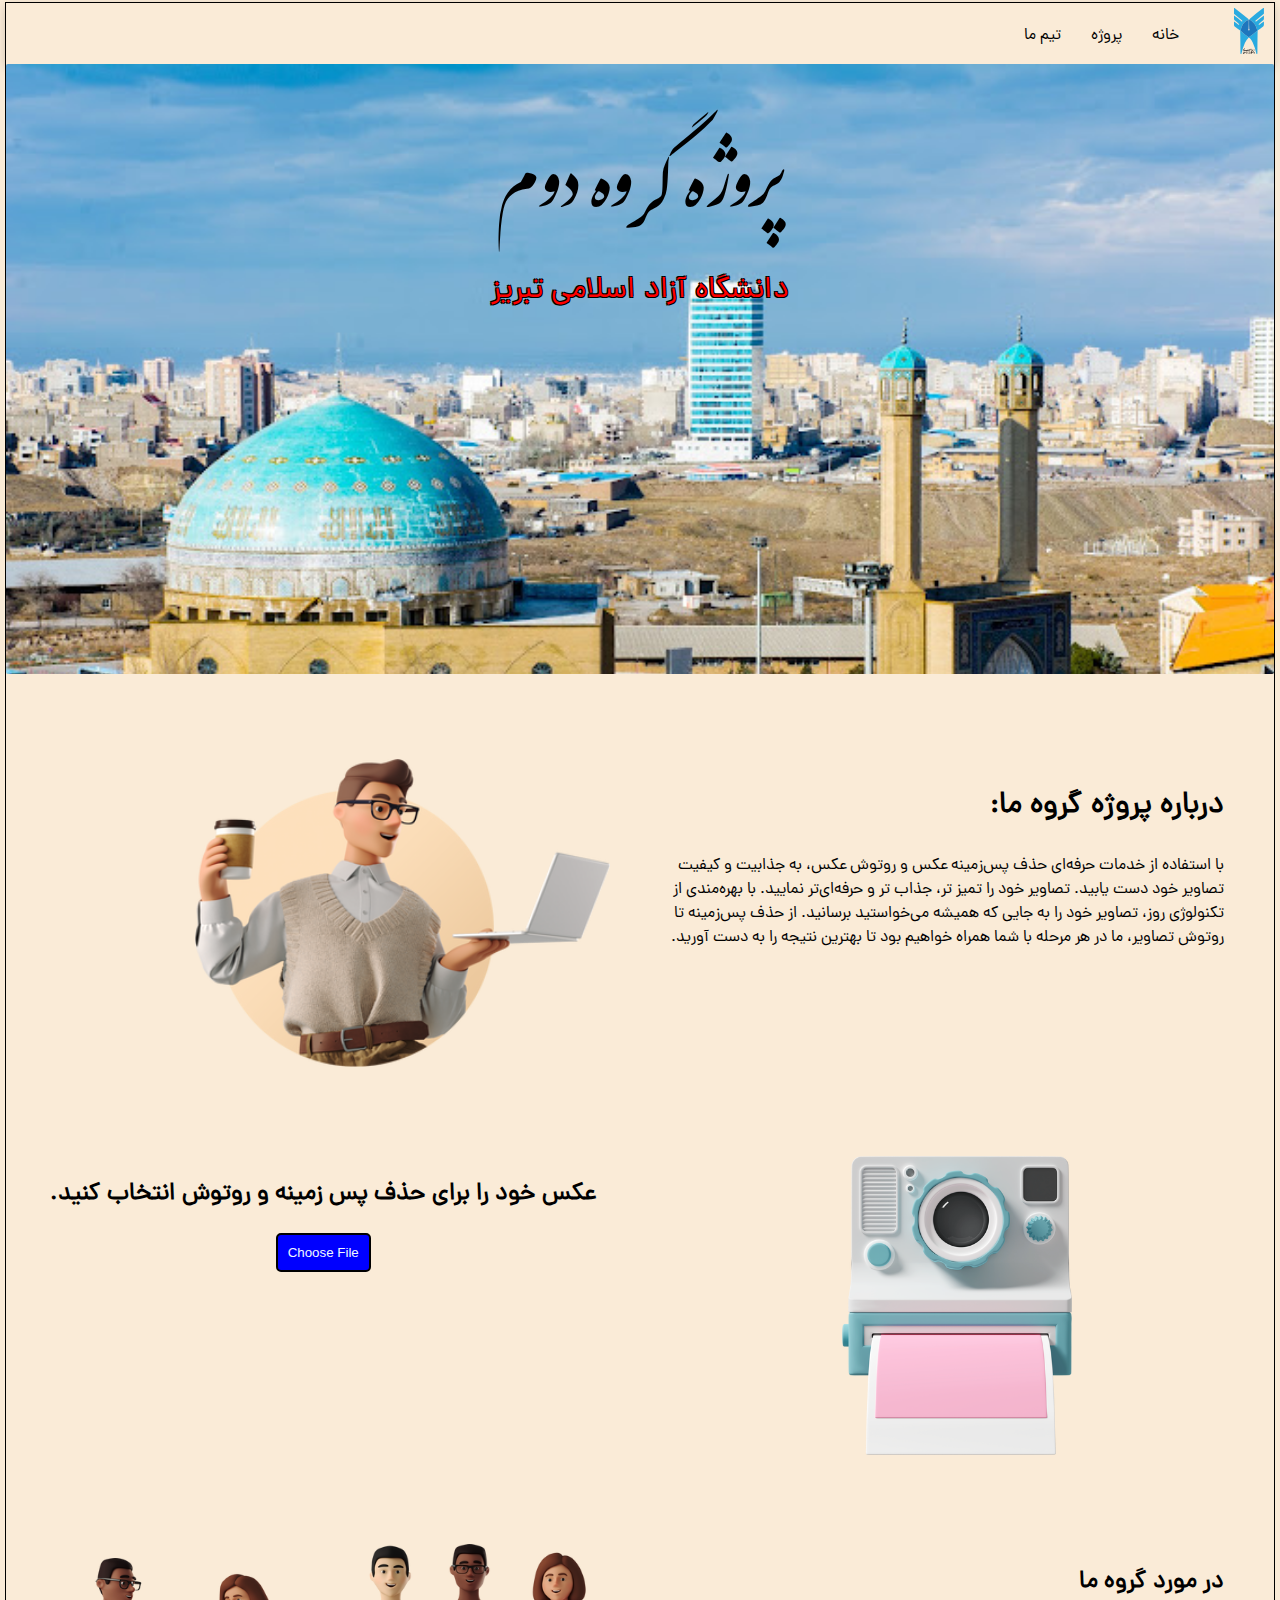
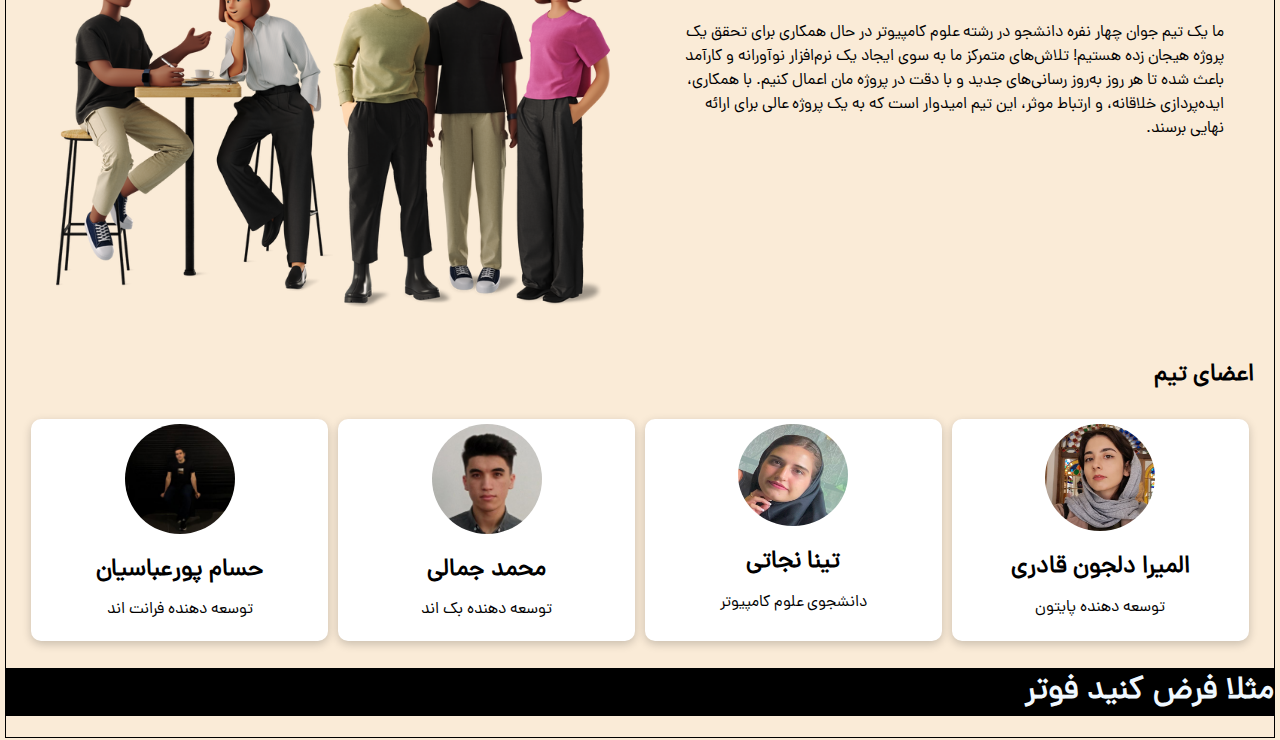
==== Group Project/index.html @ 007247b9 "Add files via upload" ====
<!DOCTYPE html>
<html lang="fa-IR" dir="rtl">
<head>
    <meta charset="UTF-8">
    <link rel="stylesheet" href="./styles.css">
    <meta name="viewport" content="width=device-width, initial-scale=1.0">
    <title>پروژه گروه دوم </title>
</head>
<body>
  <!-- navbar -->
  <nav class="navbar">
    <div class="logo"><a href=""><img src="./svg/azad.svg" alt=""></a></div>
    <ul class="nav-links">
        <li><a href="#home">خانه</a></li>
        <li><a href="#png">پروژه</a></li>
        <li><a href="#group">تیم ما</a></li>
    </ul>
</nav>
    <div class="first-container">
<div class="nastalig">
    <p>پروژه گروه دوم 
        <br>
        <span>
            دانشگاه آزاد اسلامی تبریز
        </span>
    </p>
</div>
    </div>
    <!--explanation about project  -->
    <div class="explanation" id="png">
        <h2></h2>
        <div class="container-exp">
            <div class="column">
              <h2> درباره پروژه گروه ما:</h2>
              <p>با استفاده از خدمات حرفه‌ای حذف پس‌زمینه عکس و روتوش عکس، به جذابیت و کیفیت تصاویر خود دست یابید. تصاویر خود را تمیز تر، جذاب تر و حرفه‌ای‌تر نمایید. با بهره‌مندی از تکنولوژی روز، تصاویر خود را به جایی که همیشه می‌خواستید برسانید. از حذف پس‌زمینه تا روتوش تصاویر، ما در هر مرحله با شما همراه خواهیم بود تا بهترین نتیجه را به دست آورید.</p>
            </div>
            <div class="column">
              <img src="./img/3d-business-young-man-holding-coffee-and-laptop.png" alt="">
            </div>
          </div>
    </div>
    <!-- png maker -->
    <div class="container-png">
        <div class="column-png">
            <img src="./img/casual-life-3d-blue-polaroid-with-photo.png" alt="">
        </div>
        <div class="column-png">
            <h2>        عکس خود را برای حذف پس زمینه و روتوش انتخاب کنید.
            </h2>
            <input type="file" id="fileInput" style="display: none;">
<button onclick="document.getElementById('fileInput').click()">Choose File</button>
        </div>
      </div>
      
<!-- about group -->
<div class="container-group"
id="group">
    <div class="column-group">
      <h2>در مورد گروه ما </h2>
      <p>ما یک تیم جوان چهار نفره دانشجو در رشته علوم کامپیوتر در حال همکاری برای تحقق یک پروژه هیجان زده هستیم! 
        تلاش‌های متمرکز ما به سوی ایجاد یک نرم‌افزار نوآورانه و کارآمد باعث شده تا هر روز به‌روز رسانی‌های جدید و با دقت در پروژه مان اعمال کنیم.
        با همکاری، ایده‌پردازی خلاقانه، و ارتباط موثر، این تیم امیدوار است که به یک پروژه عالی برای ارائه نهایی برسند.  
      </p>
    </div>
    <div class="column-group" style="display: flex;">
  <img src="./img/3d-business-woman-and-man-discussing-work-at-a-bar-table-1.png" alt="">
  <img src="./img/3d-business-man-and-woman-working-at-the-table.png" alt="">
    </div>
  </div>
  




<!-- profiles -->
<div class="profiles">
    <h2>اعضای تیم</h2>
    <div class="container-prof">
        <div class="column2">
        <img src="./img/photo_2024-03-23_18-21-00.jpg" alt="">
            <h2>المیرا دلجون قادری </h2>
          <p>توسعه دهنده پایتون</p>
        </div>
        <div class="column2">
            <img src="./img/IMG_8962.jpg" alt="">
          <h2>تینا نجاتی </h2>
          <p>دانشجوی علوم کامپیوتر</p>
        </div>
        <div class="column2">
            <img src="./img/97102957.jpg" alt="">
          <h2>محمد جمالی </h2>
          <p>توسعه دهنده بک اند</p>
        </div>
        <div class="column2">
            <img src="./img/137700266.jpg" alt="">
          <h2>حسام پورعباسیان</h2>
          <p>توسعه دهنده فرانت اند</p>
        </div>
      </div>
      
</div>

<div class="footer">
    <h1>
        مثلا فرض کنید فوتر 
    </h1>
</div>

   <script src="./script.js"></script>
</body>
</html>
---- Group Project/styles.css ----
@font-face {
    font-family: 'dana-regular';
    src: url('./fonts/dana/dana-regular.woff') format('woff'); /* Path to your font file */
    
  }
  @font-face {
    font-family: 'iran-nastalig';
    src: url(./fonts/IranNastaliq.woff) format('woff');
  }
  body {
    font-family: 'dana-regular', sans-serif; /* Applying the custom font */
    width: 99%;
    max-width: 1380px;
  margin: 2px auto;
  background-color: antiquewhite;
  border: solid 1px black;
  }
  html {
    scroll-behavior: smooth;
  }
  .first-container {
    background-image: url(./img/Azad-uni.jpg);
    height: 590px;
    padding: 10px;
    background-repeat: no-repeat;
    background-size: cover;
    border-radius: 2px;
  }
  /* navbar */
  .navbar {
    display: flex;
    padding-right: 10px;
    padding-top: 5px;
    background-color:antiquewhite;
    box-shadow:0 3px 10px rgb(0 0 0 / 0.2);

}
.logo img {
  width: 30px;
}

.nav-links {
    display: flex;
    list-style-type: none;
  
}
.nav-links a {
  color: black;
  text-decoration: none;

}
.nav-links a:hover {
  text-decoration: underline;
  color: blue;
}
.nav-links li {
    margin: 0 15px;
  
}

  .nastalig {
    justify-content: center;
    align-items: center;
    text-align: center;
    line-height: 90px;
    cursor:default;
  }
  .nastalig p {
    font-family:'iran-nastalig';
    font-size: 80px;
  }
  .nastalig span {
  font-family: dana-regular;
  font-size: 30px;
  color:red;
  text-shadow: -1px -1px 0 #000, 1px -1px 0 #000, -1px 1px 0 #000, 1px 1px 0 #000;
  }
  /* explanation */
  .explanation {
    margin: 20px;
  }
  .explanation h2 {
font-size: 30px;
  }
  .container-exp {
    padding-top: 30px;
    display: flex;
    flex-wrap: wrap;
  }
  .column {
    flex: 1;
    padding: 20px;
    margin: 10px;
  }
  .column img {
    width: 75%;
  }
  @media (max-width: 600px) {
    .column {
      flex: 100%;
    }
  }
  /* png maker */
  .container-png {
    display: flex;
    flex-wrap: wrap;
  }
  
  .column-png {
    flex: 1;
    padding: 20px;
    margin: 10px;
    text-align: center;
    
  }
  .column-png img {
    width: 40%;
  }
  .column-png button {
    background-color: blue;
    border: solid black 2px;
    padding: 10px;
    border-radius: 5px;
    color: aliceblue;

  }
  .column-png button:hover{
    background-color: aliceblue;
    color: black;
  }
  @media (max-width:600px) {
    .container-png {
    flex-direction: column-reverse;
    }
    
  }
  @media (max-width: 600px) {
    .column-png {
      flex: 100%;
    }
  }
  /* group */
  .container-group {
    display: flex;
    flex-wrap: wrap;
    margin: 20px;
  }
  
  .column-group {
    flex: 1;
    padding: 20px;
    margin: 10px;
  }
  .column-group img {
    width: 50%;
    object-fit: contain;
  }
  
  @media (max-width: 600px) {
    .column-group {
      flex: 100%;
    }
  }
  
  /* profiles */
  .profiles {
    margin: 20px;
  }
  .container-prof {
    display: flex;
    flex-wrap: wrap;
  }
  
  .column2 {
    flex: 19%;
    padding: 5px;
    background-color:white;
    box-shadow:0 3px 10px rgb(0 0 0 / 0.2);
    border-radius: 10px;
    width: 100px;
    margin: 5px;
    text-align: center;
    line-height: 20px;
    transition: transform 1s, filter 3s ease-in-out;
  }
  .column2 img {
    width: 110px;
    border-radius: 50%;
  }
  .column2:hover {
    transform: scale(1.1);
  }
  
  @media (max-width: 768px) {
    .column2 {
      flex: 100%;
    }
  }
  .footer {
    background-color: black;
    color: aliceblue;
  }
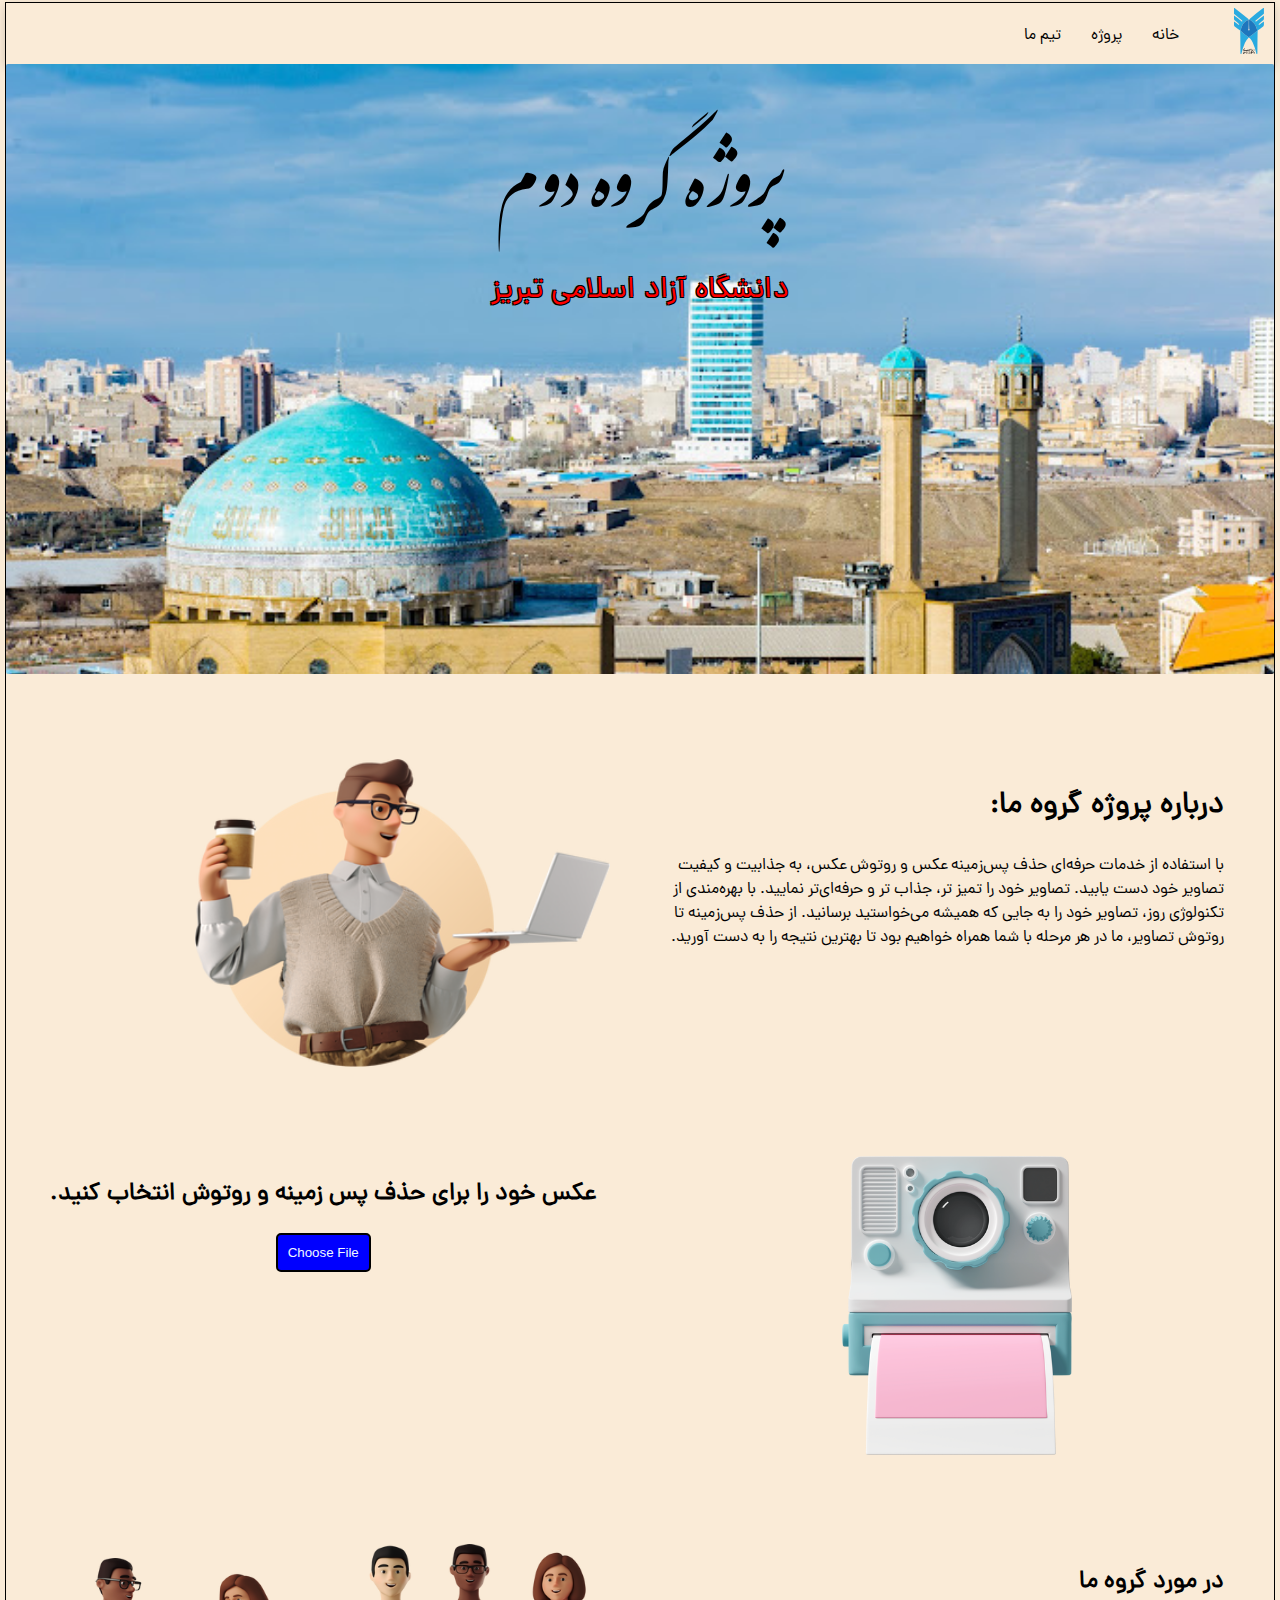
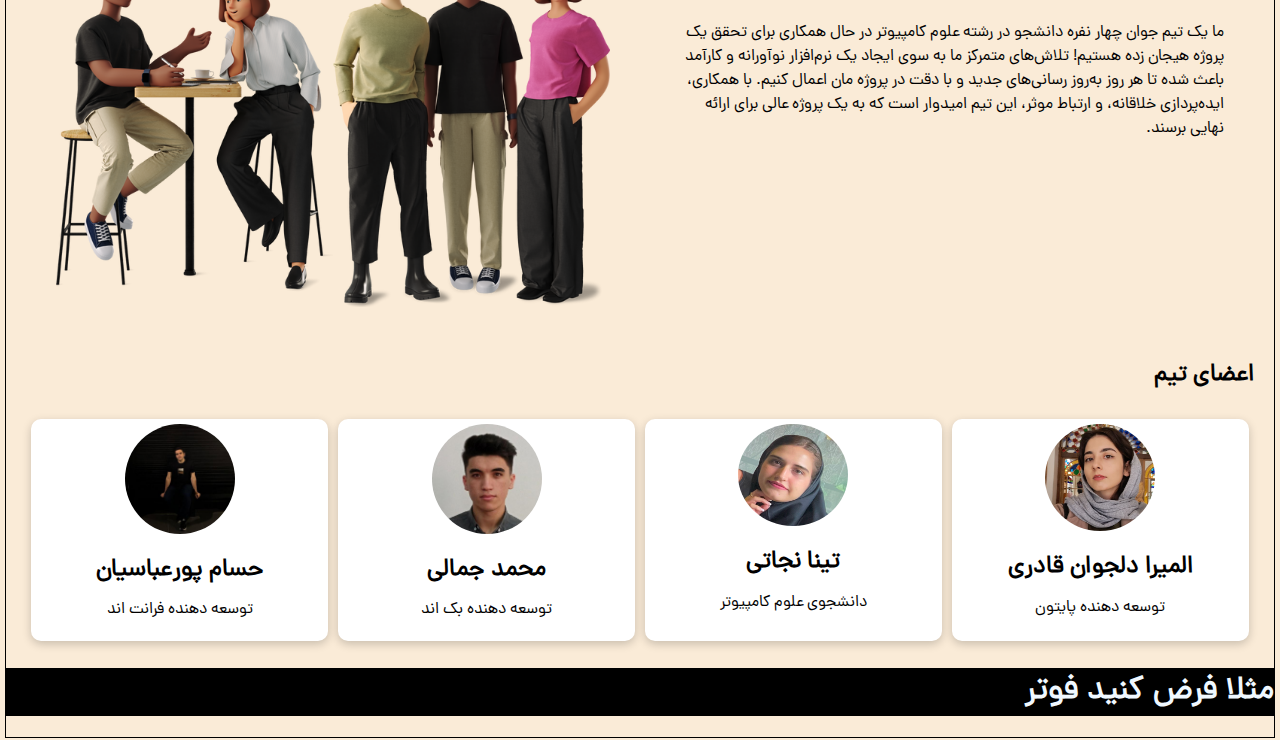
==== commit 5ac4ca27: "Update index.html" ====
--- a/Group Project/index.html
+++ b/Group Project/index.html
@@ -78,7 +78,7 @@
     <div class="container-prof">
         <div class="column2">
         <img src="./img/photo_2024-03-23_18-21-00.jpg" alt="">
-            <h2>المیرا دلجون قادری </h2>
+            <h2>المیرا دلجوان قادری </h2>
           <p>توسعه دهنده پایتون</p>
         </div>
         <div class="column2">
@@ -108,4 +108,4 @@
 
    <script src="./script.js"></script>
 </body>
-</html>+</html>
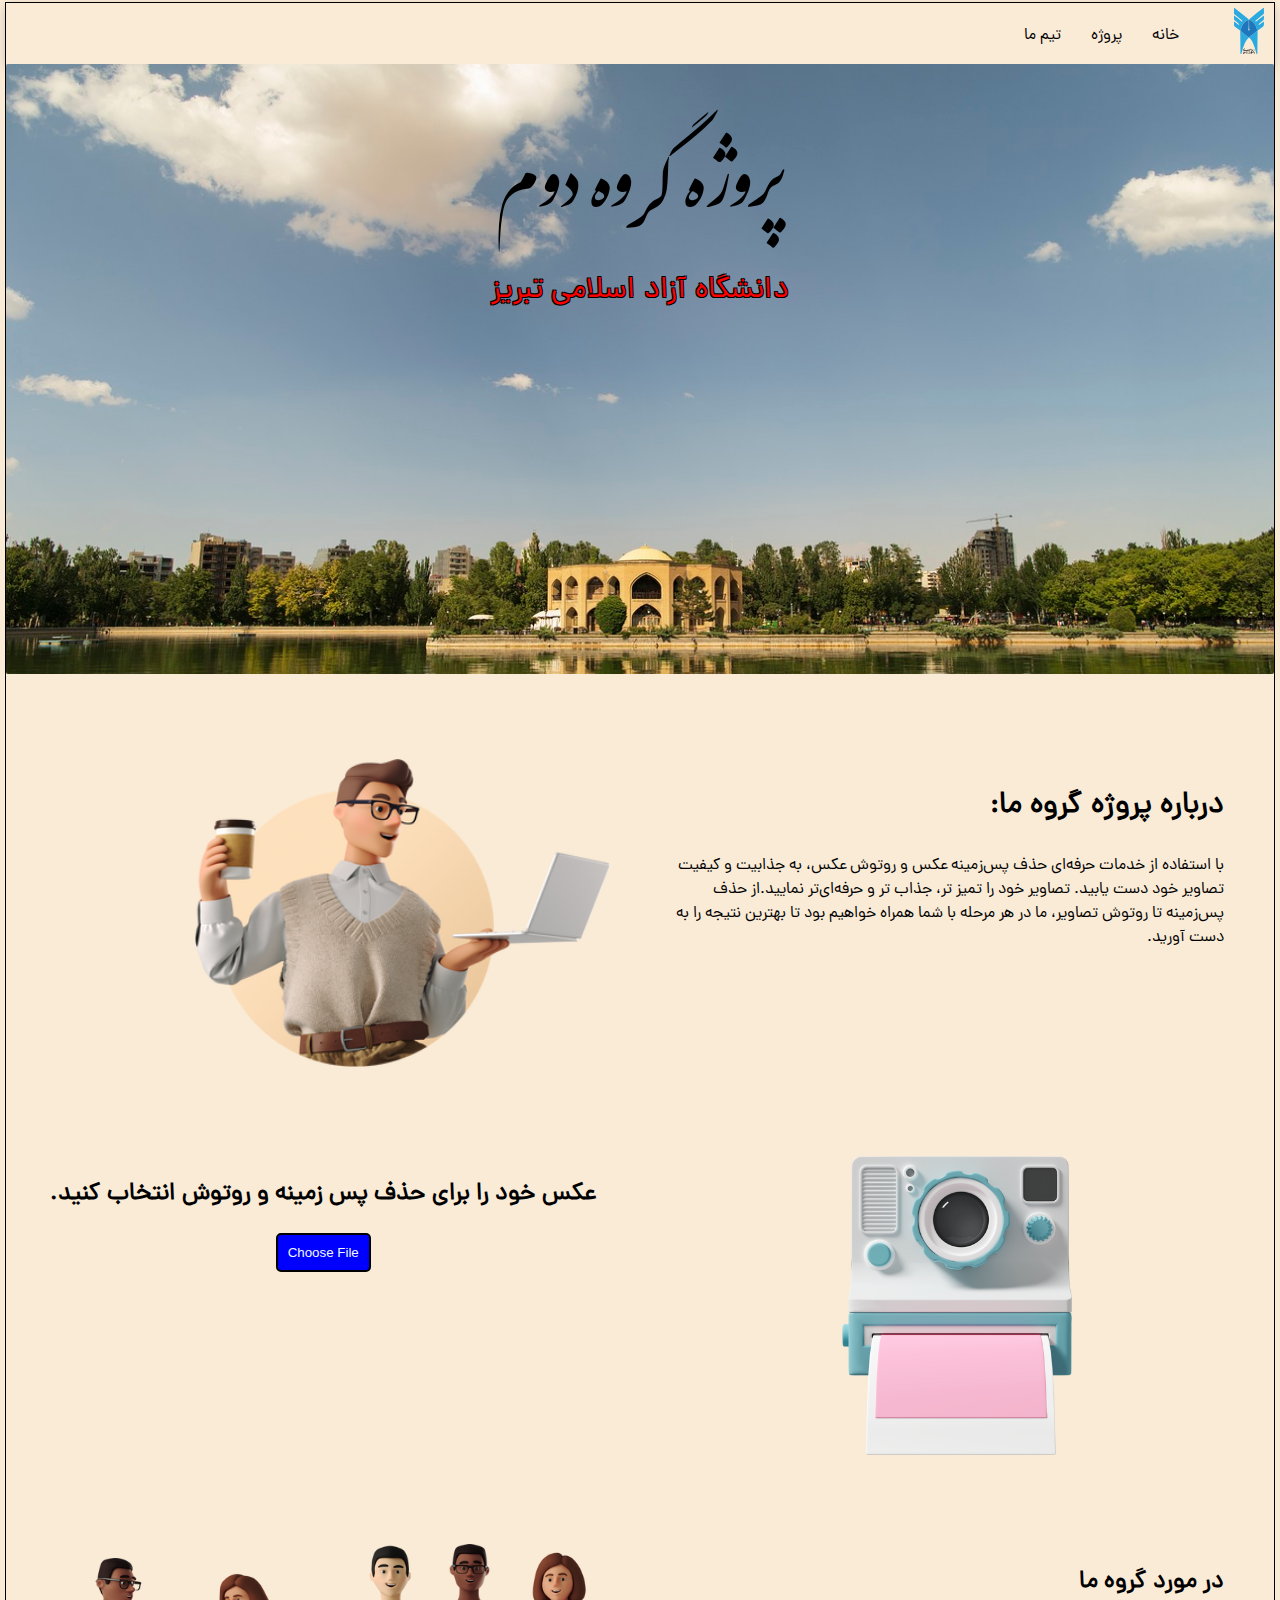
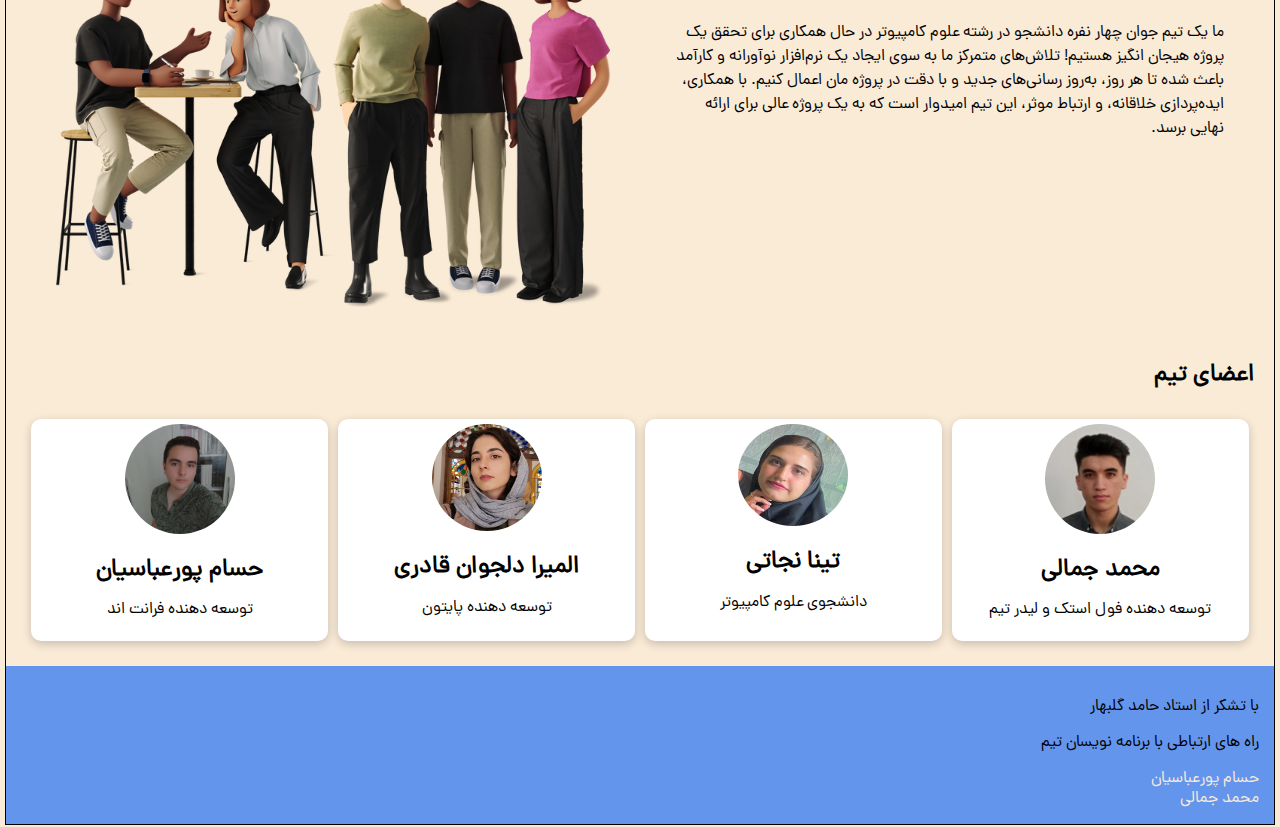
==== commit 8693cac7: "Add files via upload" ====
--- a/Group Project/index.html
+++ b/Group Project/index.html
@@ -2,6 +2,7 @@
 <html lang="fa-IR" dir="rtl">
 <head>
     <meta charset="UTF-8">
+    <link rel="icon" href="./svg/azad.svg" type="svg">
     <link rel="stylesheet" href="./styles.css">
     <meta name="viewport" content="width=device-width, initial-scale=1.0">
     <title>پروژه گروه دوم </title>
@@ -16,7 +17,7 @@
         <li><a href="#group">تیم ما</a></li>
     </ul>
 </nav>
-    <div class="first-container">
+    <div class="first-container" id="home">
 <div class="nastalig">
     <p>پروژه گروه دوم 
         <br>
@@ -32,7 +33,7 @@
         <div class="container-exp">
             <div class="column">
               <h2> درباره پروژه گروه ما:</h2>
-              <p>با استفاده از خدمات حرفه‌ای حذف پس‌زمینه عکس و روتوش عکس، به جذابیت و کیفیت تصاویر خود دست یابید. تصاویر خود را تمیز تر، جذاب تر و حرفه‌ای‌تر نمایید. با بهره‌مندی از تکنولوژی روز، تصاویر خود را به جایی که همیشه می‌خواستید برسانید. از حذف پس‌زمینه تا روتوش تصاویر، ما در هر مرحله با شما همراه خواهیم بود تا بهترین نتیجه را به دست آورید.</p>
+              <p>با استفاده از خدمات حرفه‌ای حذف پس‌زمینه عکس و روتوش عکس، به جذابیت و کیفیت تصاویر خود دست یابید. تصاویر خود را تمیز تر، جذاب تر و حرفه‌ای‌تر نمایید.از حذف پس‌زمینه تا روتوش تصاویر، ما در هر مرحله با شما همراه خواهیم بود تا بهترین نتیجه را به دست آورید.</p>
             </div>
             <div class="column">
               <img src="./img/3d-business-young-man-holding-coffee-and-laptop.png" alt="">
@@ -57,9 +58,9 @@
 id="group">
     <div class="column-group">
       <h2>در مورد گروه ما </h2>
-      <p>ما یک تیم جوان چهار نفره دانشجو در رشته علوم کامپیوتر در حال همکاری برای تحقق یک پروژه هیجان زده هستیم! 
-        تلاش‌های متمرکز ما به سوی ایجاد یک نرم‌افزار نوآورانه و کارآمد باعث شده تا هر روز به‌روز رسانی‌های جدید و با دقت در پروژه مان اعمال کنیم.
-        با همکاری، ایده‌پردازی خلاقانه، و ارتباط موثر، این تیم امیدوار است که به یک پروژه عالی برای ارائه نهایی برسند.  
+      <p>ما یک تیم جوان چهار نفره دانشجو در رشته علوم کامپیوتر در حال همکاری برای تحقق یک پروژه هیجان انگیز هستیم! 
+        تلاش‌های متمرکز ما به سوی ایجاد یک نرم‌افزار نوآورانه و کارآمد باعث شده تا هر روز، به‌روز رسانی‌های جدید و با دقت در پروژه مان اعمال کنیم.
+        با همکاری، ایده‌پردازی خلاقانه، و ارتباط موثر، این تیم امیدوار است که به یک پروژه عالی برای ارائه نهایی برسد.  
       </p>
     </div>
     <div class="column-group" style="display: flex;">
@@ -77,9 +78,9 @@
     <h2>اعضای تیم</h2>
     <div class="container-prof">
         <div class="column2">
-        <img src="./img/photo_2024-03-23_18-21-00.jpg" alt="">
-            <h2>المیرا دلجوان قادری </h2>
-          <p>توسعه دهنده پایتون</p>
+          <img src="./img/97102957.jpg" alt="">
+          <h2>محمد جمالی </h2>
+          <p>توسعه دهنده فول استک و لیدر تیم</p>
         </div>
         <div class="column2">
             <img src="./img/IMG_8962.jpg" alt="">
@@ -87,25 +88,31 @@
           <p>دانشجوی علوم کامپیوتر</p>
         </div>
         <div class="column2">
-            <img src="./img/97102957.jpg" alt="">
-          <h2>محمد جمالی </h2>
-          <p>توسعه دهنده بک اند</p>
+          <img src="./img/photo_2024-03-23_18-21-00.jpg" alt="">
+          <h2>المیرا دلجوان قادری </h2>
+        <p>توسعه دهنده پایتون</p>
         </div>
         <div class="column2">
             <img src="./img/137700266.jpg" alt="">
           <h2>حسام پورعباسیان</h2>
           <p>توسعه دهنده فرانت اند</p>
         </div>
-      </div>
-      
+      </div>  
 </div>
 
-<div class="footer">
-    <h1>
-        مثلا فرض کنید فوتر 
-    </h1>
-</div>
+<footer>
+  <div class="container-footer">
+    <div class="column-footer">
+      <p>با تشکر از استاد حامد گلبهار </p>
+   <p> راه های ارتباطی با برنامه نویسان تیم </p>
+   <a href="https://hesampourabbasian.github.io/My-Portfolio/Home.html" target="_blank">حسام پورعباسیان</a>
+   <br>
+   <a href="http://mmdjamali.ir/" target="_blank">محمد جمالی</a>
+    </div>
+  </div>
+  
+</footer>
 
    <script src="./script.js"></script>
 </body>
-</html>
+</html>--- a/Group Project/styles.css
+++ b/Group Project/styles.css
@@ -19,7 +19,7 @@
     scroll-behavior: smooth;
   }
   .first-container {
-    background-image: url(./img/Azad-uni.jpg);
+    background-image: url(./img/monument-6824052_1280.jpg);
     height: 590px;
     padding: 10px;
     background-repeat: no-repeat;
@@ -196,7 +196,32 @@
       flex: 100%;
     }
   }
-  .footer {
-    background-color: black;
-    color: aliceblue;
-  }+/* footer */
+footer {
+  background-color: cornflowerblue;
+  
+}
+.container-footer {
+  display: flex;
+  flex-wrap: wrap;
+}
+
+.column-footer {
+  flex: 1;
+  padding: 10px;
+  margin: 5px;
+  line-height: 20px;
+}
+.column-footer a {
+  color: antiquewhite;
+  text-decoration: none;
+}
+.column-footer a:hover {
+  color: red;
+}
+
+@media (max-width: 600px) {
+  .column-footer {
+    flex: 100%;
+  }
+}
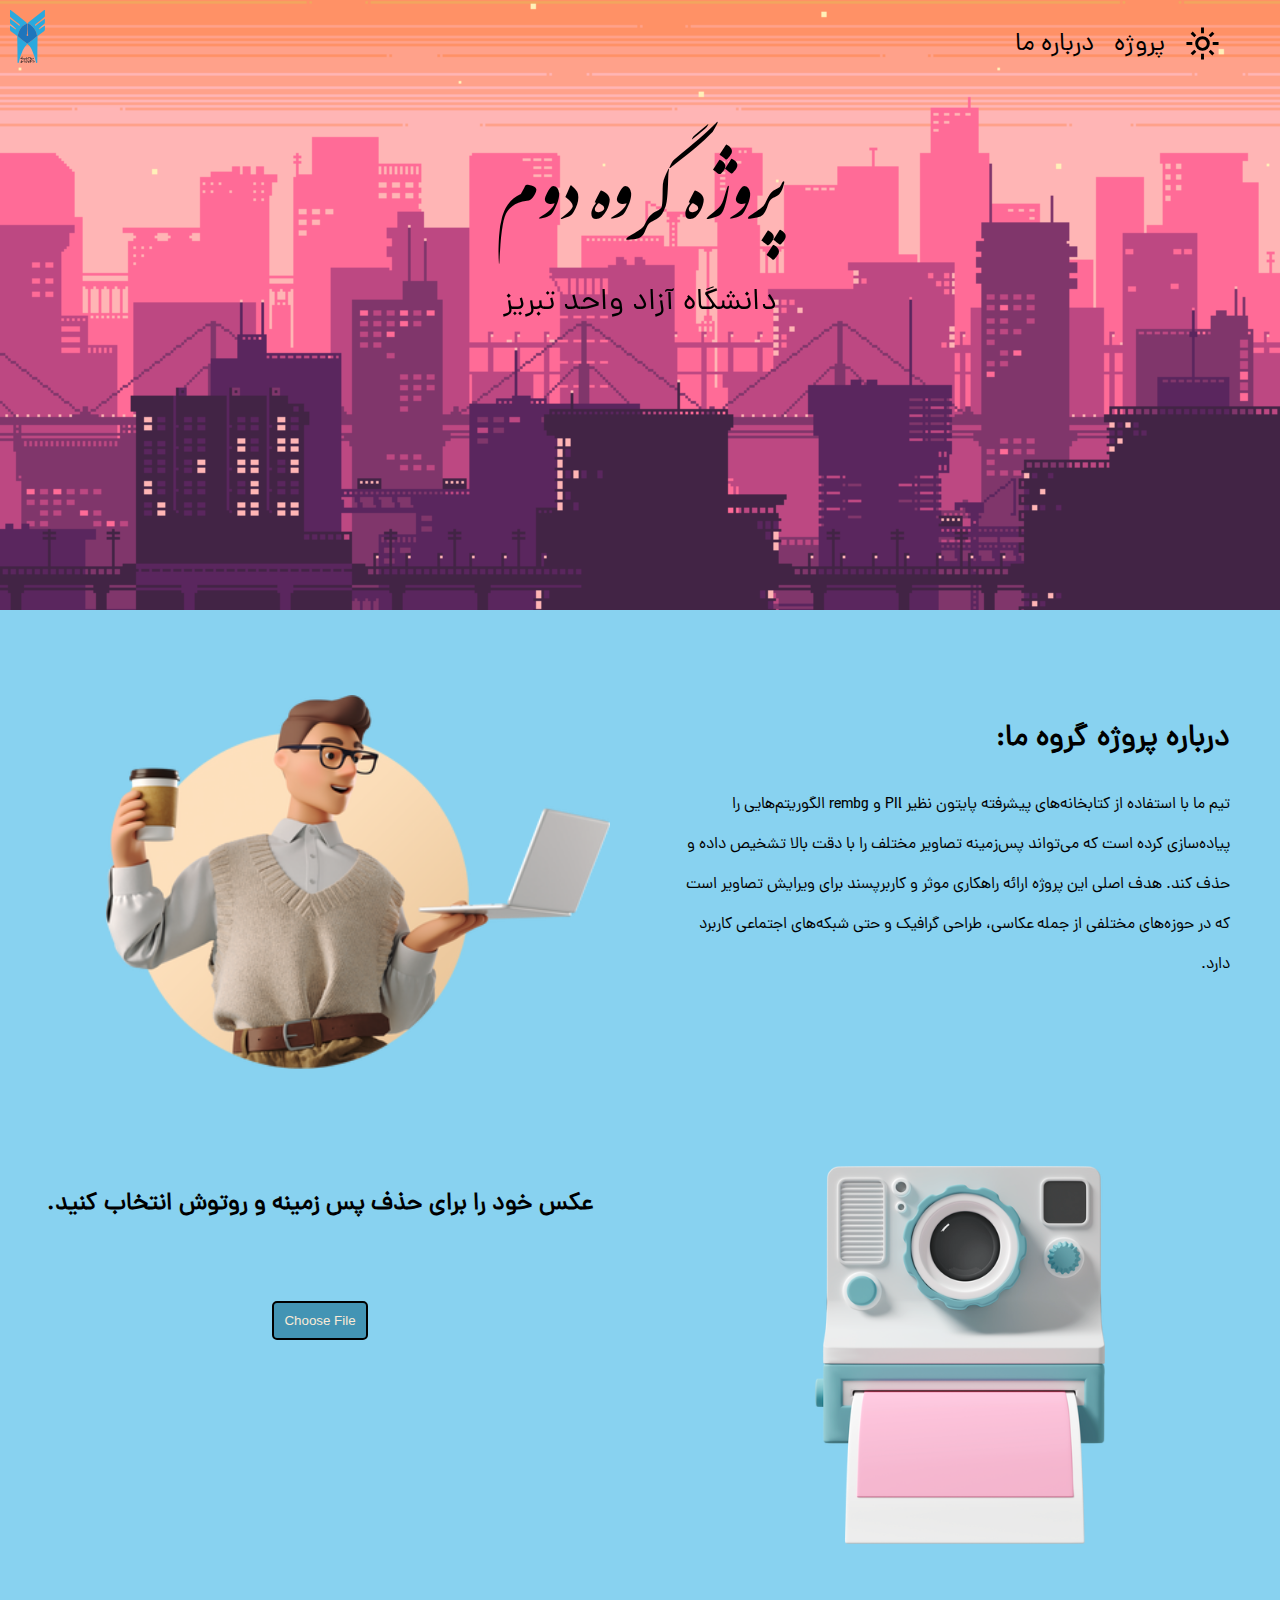
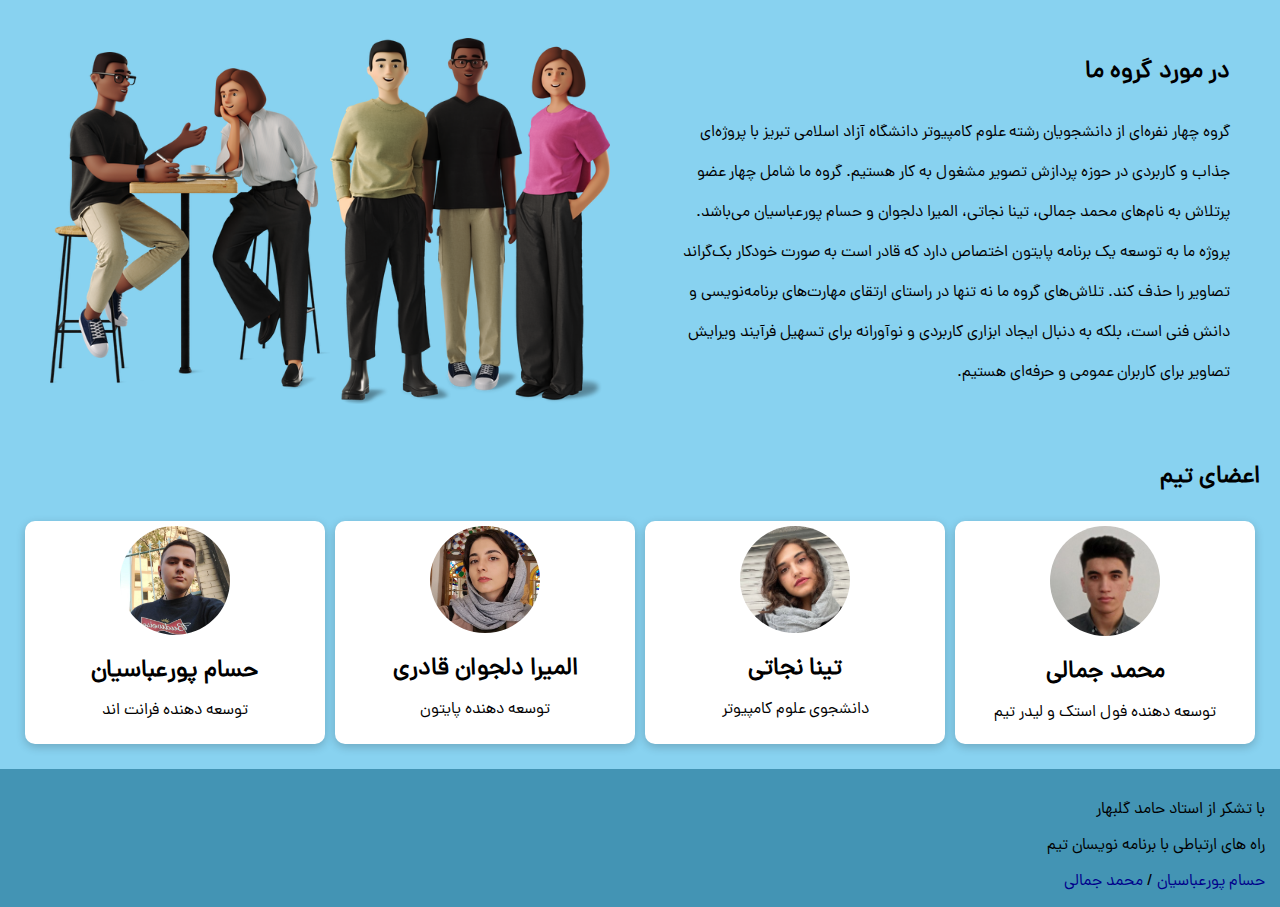
==== commit 6c7f3ed4: "Add files via upload" ====
--- a/Group Project/index.html
+++ b/Group Project/index.html
@@ -2,27 +2,28 @@
 <html lang="fa-IR" dir="rtl">
 <head>
     <meta charset="UTF-8">
-    <link rel="icon" href="./svg/azad.svg" type="svg">
+    <link rel="icon" href="./svg/azad.svg" type="png">
     <link rel="stylesheet" href="./styles.css">
     <meta name="viewport" content="width=device-width, initial-scale=1.0">
     <title>پروژه گروه دوم </title>
 </head>
 <body>
   <!-- navbar -->
-  <nav class="navbar">
-    <div class="logo"><a href=""><img src="./svg/azad.svg" alt=""></a></div>
-    <ul class="nav-links">
-        <li><a href="#home">خانه</a></li>
-        <li><a href="#png">پروژه</a></li>
-        <li><a href="#group">تیم ما</a></li>
-    </ul>
-</nav>
-    <div class="first-container" id="home">
+    <div id="gif" class="first-container">
+      <nav class="navbar">
+        <ul class="nav-links">
+          <li><img id="changeButton" src="./svg/light_mode.svg" alt=""></li>
+            <li><a href="#png">پروژه</a></li>
+            <li><a href="#group"> درباره ما</a></li>
+        </ul>
+        <div class="logo"><a href=""><img src="./svg/azad.svg" alt=""></a></div>
+    </nav>
+    
 <div class="nastalig">
     <p>پروژه گروه دوم 
         <br>
         <span>
-            دانشگاه آزاد اسلامی تبریز
+            دانشگاه آزاد واحد تبریز
         </span>
     </p>
 </div>
@@ -33,17 +34,17 @@
         <div class="container-exp">
             <div class="column">
               <h2> درباره پروژه گروه ما:</h2>
-              <p>با استفاده از خدمات حرفه‌ای حذف پس‌زمینه عکس و روتوش عکس، به جذابیت و کیفیت تصاویر خود دست یابید. تصاویر خود را تمیز تر، جذاب تر و حرفه‌ای‌تر نمایید.از حذف پس‌زمینه تا روتوش تصاویر، ما در هر مرحله با شما همراه خواهیم بود تا بهترین نتیجه را به دست آورید.</p>
-            </div>
+<p>تیم  ما با استفاده از کتابخانه‌های پیشرفته پایتون نظیر PIl و rembg الگوریتم‌هایی را پیاده‌سازی کرده است که می‌تواند پس‌زمینه تصاویر مختلف را با دقت بالا تشخیص داده و حذف کند. هدف اصلی این پروژه ارائه راهکاری موثر و کاربرپسند برای ویرایش تصاویر است که در حوزه‌های مختلفی از جمله عکاسی، طراحی گرافیک و حتی شبکه‌های اجتماعی کاربرد دارد.</p>   
+         </div>
             <div class="column">
-              <img src="./img/3d-business-young-man-holding-coffee-and-laptop.png" alt="">
+              <img id="img1" src="./img/3d-business-young-man-holding-coffee-and-laptop.png" alt="">
             </div>
           </div>
     </div>
     <!-- png maker -->
     <div class="container-png">
         <div class="column-png">
-            <img src="./img/casual-life-3d-blue-polaroid-with-photo.png" alt="">
+            <img id="img2" src="./img/casual-life-3d-blue-polaroid-with-photo.png" alt="">
         </div>
         <div class="column-png">
             <h2>        عکس خود را برای حذف پس زمینه و روتوش انتخاب کنید.
@@ -58,42 +59,37 @@
 id="group">
     <div class="column-group">
       <h2>در مورد گروه ما </h2>
-      <p>ما یک تیم جوان چهار نفره دانشجو در رشته علوم کامپیوتر در حال همکاری برای تحقق یک پروژه هیجان انگیز هستیم! 
-        تلاش‌های متمرکز ما به سوی ایجاد یک نرم‌افزار نوآورانه و کارآمد باعث شده تا هر روز، به‌روز رسانی‌های جدید و با دقت در پروژه مان اعمال کنیم.
-        با همکاری، ایده‌پردازی خلاقانه، و ارتباط موثر، این تیم امیدوار است که به یک پروژه عالی برای ارائه نهایی برسد.  
+      <p>گروه چهار نفره‌ای از دانشجویان رشته علوم کامپیوتر دانشگاه آزاد اسلامی تبریز با پروژه‌ای جذاب و کاربردی در حوزه پردازش تصویر مشغول به کار هستیم. گروه ما شامل چهار عضو پرتلاش به نام‌های محمد جمالی، تینا نجاتی، المیرا دلجوان و حسام پورعباسیان می‌باشد. پروژه ما به توسعه یک برنامه پایتون اختصاص دارد که قادر است به صورت خودکار بک‌گراند تصاویر را حذف کند.
+        تلاش‌های گروه ما نه تنها در راستای ارتقای مهارت‌های برنامه‌نویسی و دانش فنی است، بلکه به دنبال ایجاد ابزاری کاربردی و نوآورانه برای تسهیل فرآیند ویرایش تصاویر برای کاربران عمومی و حرفه‌ای هستیم. 
       </p>
     </div>
     <div class="column-group" style="display: flex;">
-  <img src="./img/3d-business-woman-and-man-discussing-work-at-a-bar-table-1.png" alt="">
-  <img src="./img/3d-business-man-and-woman-working-at-the-table.png" alt="">
+  <img id="img3" src="./img/3d-business-woman-and-man-discussing-work-at-a-bar-table-1.png" alt="">
+  <img id="img4" src="./img/3d-business-man-and-woman-working-at-the-table.png" alt="">
     </div>
   </div>
-  
-
-
-
 
 <!-- profiles -->
 <div class="profiles">
     <h2>اعضای تیم</h2>
     <div class="container-prof">
         <div class="column2">
-          <img src="./img/97102957.jpg" alt="">
+          <img id="img5" src="./img/97102957.jpg" alt="">
           <h2>محمد جمالی </h2>
           <p>توسعه دهنده فول استک و لیدر تیم</p>
         </div>
         <div class="column2">
-            <img src="./img/IMG_8962.jpg" alt="">
+            <img id="img6" src="./img/IMG_8962.jpg" alt="">
           <h2>تینا نجاتی </h2>
           <p>دانشجوی علوم کامپیوتر</p>
         </div>
         <div class="column2">
-          <img src="./img/photo_2024-03-23_18-21-00.jpg" alt="">
+          <img id="img7" src="./img/photo_2024-03-23_18-21-00.jpg" alt="">
           <h2>المیرا دلجوان قادری </h2>
         <p>توسعه دهنده پایتون</p>
         </div>
         <div class="column2">
-            <img src="./img/137700266.jpg" alt="">
+            <img id="img8" src="./img/137700266.jpg" alt="">
           <h2>حسام پورعباسیان</h2>
           <p>توسعه دهنده فرانت اند</p>
         </div>
@@ -106,7 +102,7 @@
       <p>با تشکر از استاد حامد گلبهار </p>
    <p> راه های ارتباطی با برنامه نویسان تیم </p>
    <a href="https://hesampourabbasian.github.io/My-Portfolio/Home.html" target="_blank">حسام پورعباسیان</a>
-   <br>
+   /
    <a href="http://mmdjamali.ir/" target="_blank">محمد جمالی</a>
     </div>
   </div>
--- a/Group Project/styles.css
+++ b/Group Project/styles.css
@@ -1,42 +1,90 @@
 @font-face {
     font-family: 'dana-regular';
-    src: url('./fonts/dana/dana-regular.woff') format('woff'); /* Path to your font file */
+    src: url('./fonts/dana-regular.woff') format('woff'); /* Path to your font file */
     
   }
   @font-face {
     font-family: 'iran-nastalig';
     src: url(./fonts/IranNastaliq.woff) format('woff');
   }
+  @font-face {
+    font-family:'Rage-Italic';
+    src: url(./fonts/rage.woff);
+  }
   body {
     font-family: 'dana-regular', sans-serif; /* Applying the custom font */
-    width: 99%;
+    width: 100%;
     max-width: 1380px;
-  margin: 2px auto;
-  background-color: antiquewhite;
-  border: solid 1px black;
+  margin:  auto;
+  background-color: var(--body);
+      box-shadow:0 3px 10px rgb(0 0 0 / 0.2);
+
+  }
+  :root {
+    --body: rgb(136, 210, 240);
+   --yellow:yellow;
+   --black:black;
+--white: white;
+--footer:rgb(67, 148, 180)
+  }
+  .dark-theme {
+    --body:black;
+    --yellow:red;
+    --black:white;
+    --white:darkgray;
+    --footer:darkgray;
   }
   html {
     scroll-behavior: smooth;
   }
+  
   .first-container {
-    background-image: url(./img/monument-6824052_1280.jpg);
-    height: 590px;
+    
     padding: 10px;
+    height:590px;
+    }
+    @media (min-width:601px) {
+    .first-container {
+    background-image: url(./img/gif.gif); 
     background-repeat: no-repeat;
     background-size: cover;
-    border-radius: 2px;
-  }
+    background-position: center;
+       }
+       .dark-theme.first-container {
+        background-image: url(./img/gif2.gif);
+        background-repeat: no-repeat;
+    background-size: cover;
+    background-position: center;
+      }
+     }
+      @media (max-width:600px) {
+    .first-container {
+     background-image: url(./img/mobile.gif);
+     height: 500px;
+     background-repeat: no-repeat;
+     background-size: cover;
+     }
+     .dark-theme.first-container {
+      background-image: url(./img/gif2.gif);
+      height: 500px;
+     background-repeat: no-repeat;
+     background-size: cover;
+    }
+     }
+      
   /* navbar */
   .navbar {
     display: flex;
-    padding-right: 10px;
-    padding-top: 5px;
-    background-color:antiquewhite;
-    box-shadow:0 3px 10px rgb(0 0 0 / 0.2);
-
+justify-content: space-between;
 }
 .logo img {
-  width: 30px;
+  width: 35px;
+}
+.navbar img {
+  width: 35px;
+}
+.navbar img:hover{
+  cursor: pointer;
 }
 
 .nav-links {
@@ -45,42 +93,53 @@
   
 }
 .nav-links a {
-  color: black;
+  color: var(--black);
   text-decoration: none;
+  font-size: 25px;
 
 }
 .nav-links a:hover {
-  text-decoration: underline;
-  color: blue;
+  color: var(--yellow);
 }
 .nav-links li {
-    margin: 0 15px;
-  
-}
-
+    margin: 0 10px;
+  
+}
   .nastalig {
     justify-content: center;
     align-items: center;
     text-align: center;
     line-height: 90px;
     cursor:default;
+    filter: brightness(300%); /* Reduce brightness to 50% */
+
   }
   .nastalig p {
     font-family:'iran-nastalig';
     font-size: 80px;
+    color: var(--black);
+ 
+  }
+  @media (max-width:600px) {
+    .nastalig p {
+      color: antiquewhite;
+    }
+    
   }
   .nastalig span {
   font-family: dana-regular;
   font-size: 30px;
-  color:red;
-  text-shadow: -1px -1px 0 #000, 1px -1px 0 #000, -1px 1px 0 #000, 1px 1px 0 #000;
-  }
+  color:var(--black);
+  }
+
   /* explanation */
   .explanation {
     margin: 20px;
+
   }
   .explanation h2 {
 font-size: 30px;
+color: var(--black);
   }
   .container-exp {
     padding-top: 30px;
@@ -91,9 +150,14 @@
     flex: 1;
     padding: 20px;
     margin: 10px;
+    line-height: 40px;
+
+  }
+  .column p {
+    color: var(--black);
   }
   .column img {
-    width: 75%;
+    width: 90%;
   }
   @media (max-width: 600px) {
     .column {
@@ -113,19 +177,23 @@
     text-align: center;
     
   }
+  .column-png h2 {
+    color: var(--black);
+  }
   .column-png img {
-    width: 40%;
+    width: 50%;
   }
   .column-png button {
-    background-color: blue;
+    background-color: var(--footer);
     border: solid black 2px;
     padding: 10px;
     border-radius: 5px;
-    color: aliceblue;
+    color: antiquewhite;
+    margin-top: 10%;
 
   }
   .column-png button:hover{
-    background-color: aliceblue;
+    background-color: white;
     color: black;
   }
   @media (max-width:600px) {
@@ -150,6 +218,13 @@
     flex: 1;
     padding: 20px;
     margin: 10px;
+    line-height: 40px;
+  }
+  .column-group h2 {
+    color: var(--black);
+  }
+  .column-group p {
+    color: var(--black);
   }
   .column-group img {
     width: 50%;
@@ -166,6 +241,9 @@
   .profiles {
     margin: 20px;
   }
+  .profiles h2 {
+    color: var(--black);
+  }
   .container-prof {
     display: flex;
     flex-wrap: wrap;
@@ -174,7 +252,7 @@
   .column2 {
     flex: 19%;
     padding: 5px;
-    background-color:white;
+    background-color:var(--white);
     box-shadow:0 3px 10px rgb(0 0 0 / 0.2);
     border-radius: 10px;
     width: 100px;
@@ -198,7 +276,7 @@
   }
 /* footer */
 footer {
-  background-color: cornflowerblue;
+  background-color: var(--footer);
   
 }
 .container-footer {
@@ -213,7 +291,7 @@
   line-height: 20px;
 }
 .column-footer a {
-  color: antiquewhite;
+  color: darkblue;
   text-decoration: none;
 }
 .column-footer a:hover {
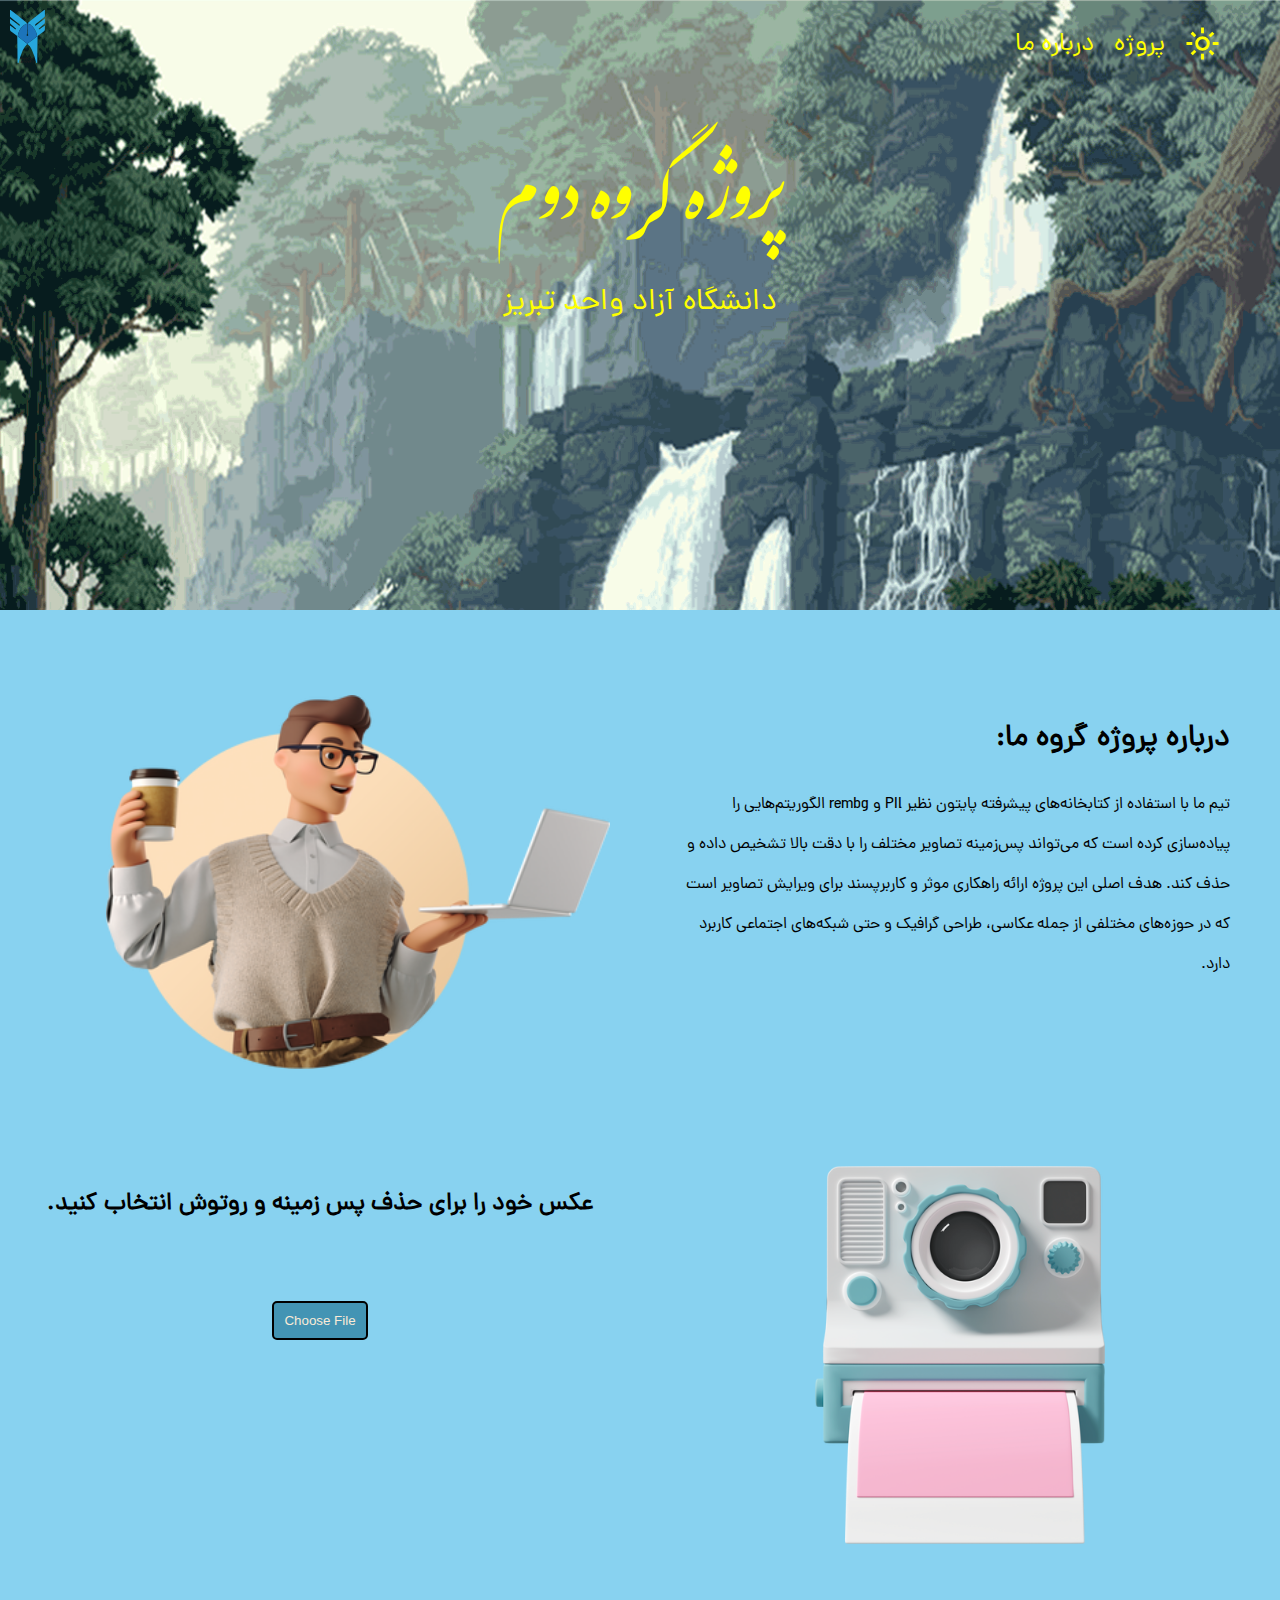
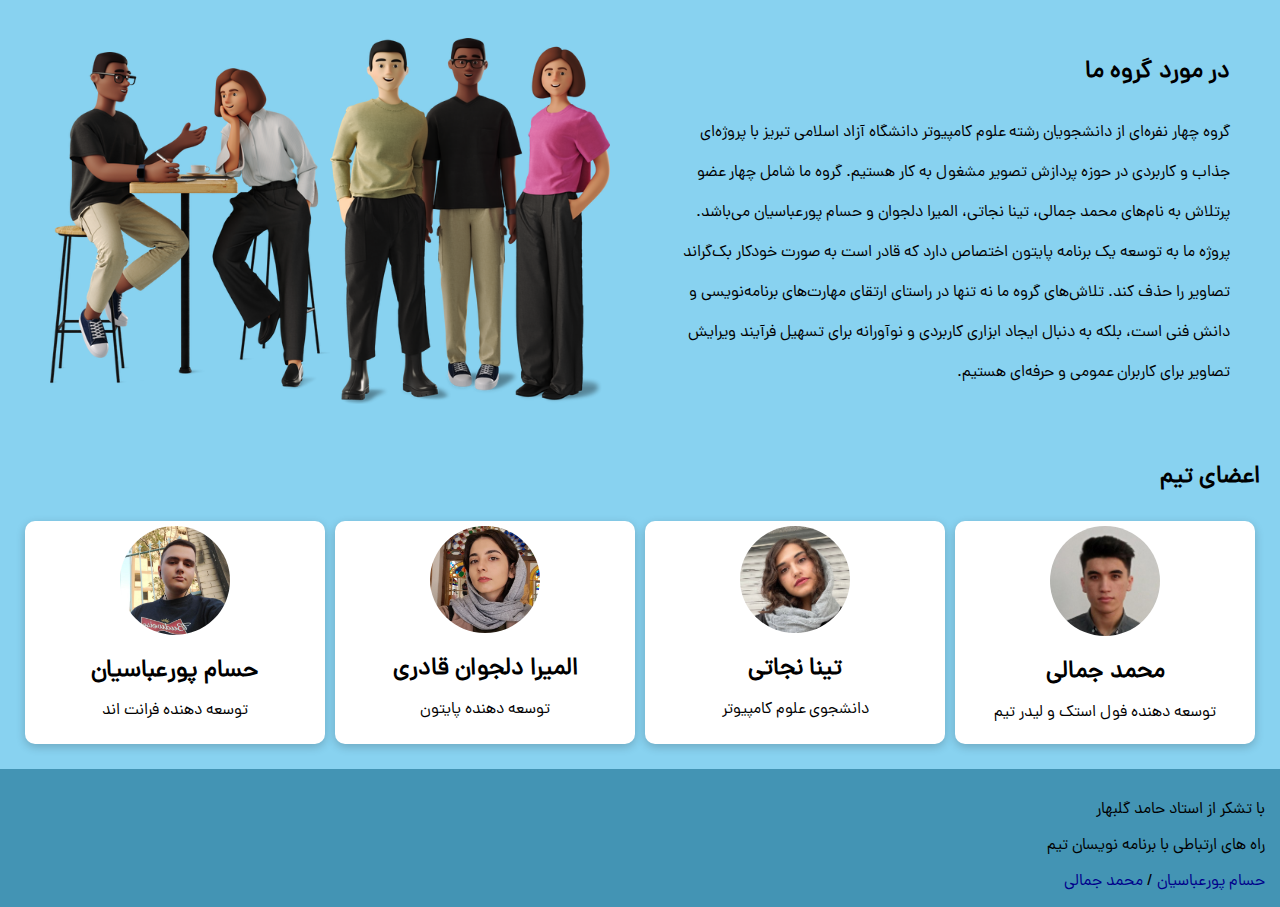
==== commit e0a6bf7f: "Add files via upload" ====
--- a/Group Project/index.html
+++ b/Group Project/index.html
@@ -12,7 +12,7 @@
     <div id="gif" class="first-container">
       <nav class="navbar">
         <ul class="nav-links">
-          <li><img id="changeButton" src="./svg/light_mode.svg" alt=""></li>
+          <li><img class="none" id="changeButton" src="./svg/light_mode.svg" alt=""></li>
             <li><a href="#png">پروژه</a></li>
             <li><a href="#group"> درباره ما</a></li>
         </ul>
--- a/Group Project/styles.css
+++ b/Group Project/styles.css
@@ -23,12 +23,14 @@
   :root {
     --body: rgb(136, 210, 240);
    --yellow:yellow;
+   --yellowhead : yellow;
    --black:black;
 --white: white;
 --footer:rgb(67, 148, 180)
   }
   .dark-theme {
     --body:black;
+    --yellowhead : white;
     --yellow:red;
     --black:white;
     --white:darkgray;
@@ -39,16 +41,17 @@
   }
   
   .first-container {
-    
-    padding: 10px;
-    height:590px;
-    }
-    @media (min-width:601px) {
-    .first-container {
     background-image: url(./img/gif.gif); 
     background-repeat: no-repeat;
     background-size: cover;
-    background-position: center;
+    background-attachment: fixed;
+    background-position:center ;
+    padding: 10px;
+    height:590px;
+    }
+    @media (mix-width:601px) {
+    .first-container {
+    background-position: left;
        }
        .dark-theme.first-container {
         background-image: url(./img/gif2.gif);
@@ -57,20 +60,7 @@
     background-position: center;
       }
      }
-      @media (max-width:600px) {
-    .first-container {
-     background-image: url(./img/mobile.gif);
-     height: 500px;
-     background-repeat: no-repeat;
-     background-size: cover;
-     }
-     .dark-theme.first-container {
-      background-image: url(./img/gif2.gif);
-      height: 500px;
-     background-repeat: no-repeat;
-     background-size: cover;
-    }
-     }
+  
       
   /* navbar */
   .navbar {
@@ -83,9 +73,16 @@
 .navbar img {
   width: 35px;
 }
+
 .navbar img:hover{
   cursor: pointer;
 }
+@media (max-width:600px) {
+  .none {
+    display: none;
+  }
+  
+}
 
 .nav-links {
     display: flex;
@@ -93,13 +90,13 @@
   
 }
 .nav-links a {
-  color: var(--black);
+  color: var(--yellowhead);
   text-decoration: none;
   font-size: 25px;
 
 }
 .nav-links a:hover {
-  color: var(--yellow);
+  color: red;
 }
 .nav-links li {
     margin: 0 10px;
@@ -111,25 +108,20 @@
     text-align: center;
     line-height: 90px;
     cursor:default;
-    filter: brightness(300%); /* Reduce brightness to 50% */
 
   }
   .nastalig p {
     font-family:'iran-nastalig';
     font-size: 80px;
-    color: var(--black);
+    color: var(--yellowhead);
  
   }
-  @media (max-width:600px) {
-    .nastalig p {
-      color: antiquewhite;
-    }
-    
-  }
+
+    
   .nastalig span {
   font-family: dana-regular;
   font-size: 30px;
-  color:var(--black);
+  color:var(--yellowhead);
   }
 
   /* explanation */
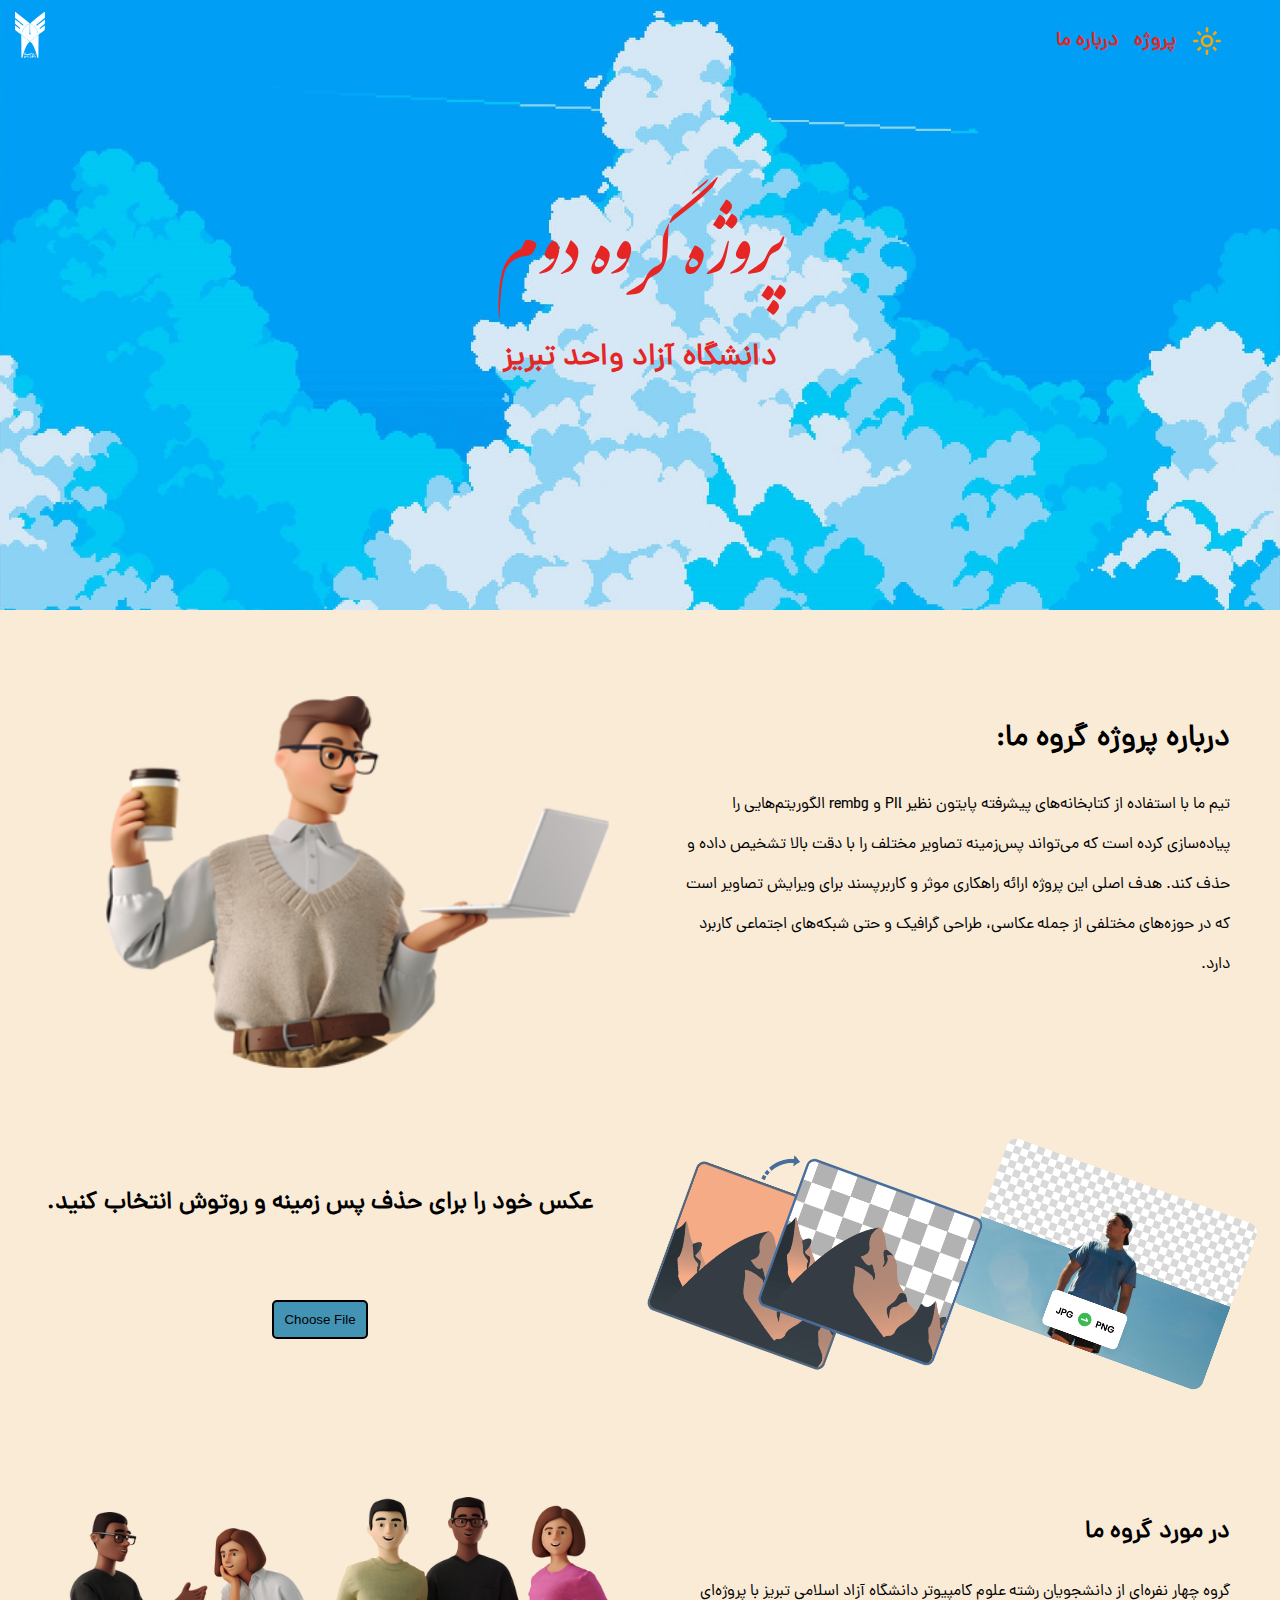
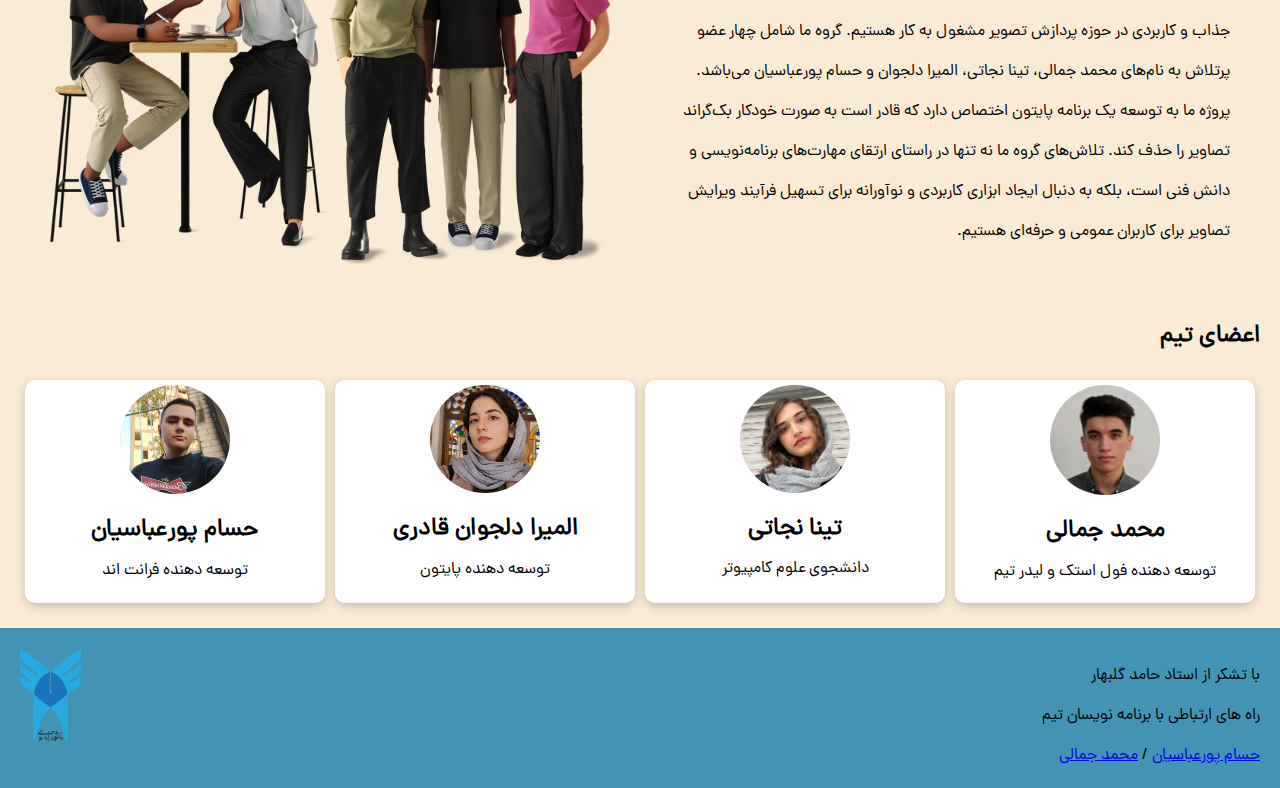
==== commit f0283873: "Add files via upload" ====
--- a/Group Project/index.html
+++ b/Group Project/index.html
@@ -44,7 +44,10 @@
     <!-- png maker -->
     <div class="container-png">
         <div class="column-png">
-            <img id="img2" src="./img/casual-life-3d-blue-polaroid-with-photo.png" alt="">
+          <div class="images">
+            <img id="img2" src="./img/png.png" alt="">
+            <img src="./img/png 2.png" alt="">
+          </div>
         </div>
         <div class="column-png">
             <h2>        عکس خود را برای حذف پس زمینه و روتوش انتخاب کنید.
@@ -99,11 +102,19 @@
 <footer>
   <div class="container-footer">
     <div class="column-footer">
+      <div class="container-footer">
+        <div class="column-footer">
       <p>با تشکر از استاد حامد گلبهار </p>
-   <p> راه های ارتباطی با برنامه نویسان تیم </p>
-   <a href="https://hesampourabbasian.github.io/My-Portfolio/Home.html" target="_blank">حسام پورعباسیان</a>
-   /
-   <a href="http://mmdjamali.ir/" target="_blank">محمد جمالی</a>
+      <p> راه های ارتباطی با برنامه نویسان تیم </p>
+      <a href="https://hesampourabbasian.github.io/My-Portfolio/Home.html" target="_blank">حسام پورعباسیان</a>
+      /
+      <a href="http://mmdjamali.ir/" target="_blank">محمد جمالی</a>
+        </div>
+        <div class="column-footer">
+         <img src="./img/azad.png" alt="">
+        </div>
+      </div>
+      
     </div>
   </div>
   
--- a/Group Project/styles.css
+++ b/Group Project/styles.css
@@ -21,9 +21,9 @@
 
   }
   :root {
-    --body: rgb(136, 210, 240);
+    --body:antiquewhite;
    --yellow:yellow;
-   --yellowhead : yellow;
+   --yellowhead :rgb(230, 37, 37);
    --black:black;
 --white: white;
 --footer:rgb(67, 148, 180)
@@ -41,10 +41,9 @@
   }
   
   .first-container {
-    background-image: url(./img/gif.gif); 
+    background-image: url(./img/sky.png); 
     background-repeat: no-repeat;
     background-size: cover;
-    background-attachment: fixed;
     background-position:center ;
     padding: 10px;
     height:590px;
@@ -66,23 +65,22 @@
   .navbar {
     display: flex;
 justify-content: space-between;
-}
-.logo img {
-  width: 35px;
+border-radius: 50px;
+}
+.logo a img {
+  width: 30px;
+  margin-left: 5px;
+  padding-top: 2px;
+ 
 }
 .navbar img {
-  width: 35px;
+  width: 30px;
 }
 
 .navbar img:hover{
   cursor: pointer;
 }
-@media (max-width:600px) {
-  .none {
-    display: none;
-  }
-  
-}
+
 
 .nav-links {
     display: flex;
@@ -92,14 +90,15 @@
 .nav-links a {
   color: var(--yellowhead);
   text-decoration: none;
-  font-size: 25px;
+  font-size: 20px;
+  font-weight: bold;
 
 }
 .nav-links a:hover {
-  color: red;
+  color:yellow;
 }
 .nav-links li {
-    margin: 0 10px;
+    margin: 0 8px;
   
 }
   .nastalig {
@@ -108,6 +107,7 @@
     text-align: center;
     line-height: 90px;
     cursor:default;
+    padding-top: 60px;
 
   }
   .nastalig p {
@@ -121,6 +121,7 @@
   .nastalig span {
   font-family: dana-regular;
   font-size: 30px;
+  font-weight: bold;
   color:var(--yellowhead);
   }
 
@@ -160,6 +161,7 @@
   .container-png {
     display: flex;
     flex-wrap: wrap;
+    padding-bottom: 50px;
   }
   
   .column-png {
@@ -174,13 +176,17 @@
   }
   .column-png img {
     width: 50%;
+    transform: rotate(20deg);
+  }
+  .images {
+    display: flex;
   }
   .column-png button {
     background-color: var(--footer);
     border: solid black 2px;
     padding: 10px;
     border-radius: 5px;
-    color: antiquewhite;
+    color: black;
     margin-top: 10%;
 
   }
@@ -257,6 +263,10 @@
     width: 110px;
     border-radius: 50%;
   }
+  .column2 img:hover {
+    filter: drop-shadow(2px 5px 2px darkblue);
+
+  }
   .column2:hover {
     transform: scale(1.1);
   }
@@ -278,18 +288,12 @@
 
 .column-footer {
   flex: 1;
-  padding: 10px;
-  margin: 5px;
-  line-height: 20px;
-}
-.column-footer a {
-  color: darkblue;
-  text-decoration: none;
-}
-.column-footer a:hover {
-  color: red;
-}
-
+  margin: 10px;
+}
+.column-footer img {
+  float: left;
+  width: 10%;
+}
 @media (max-width: 600px) {
   .column-footer {
     flex: 100%;
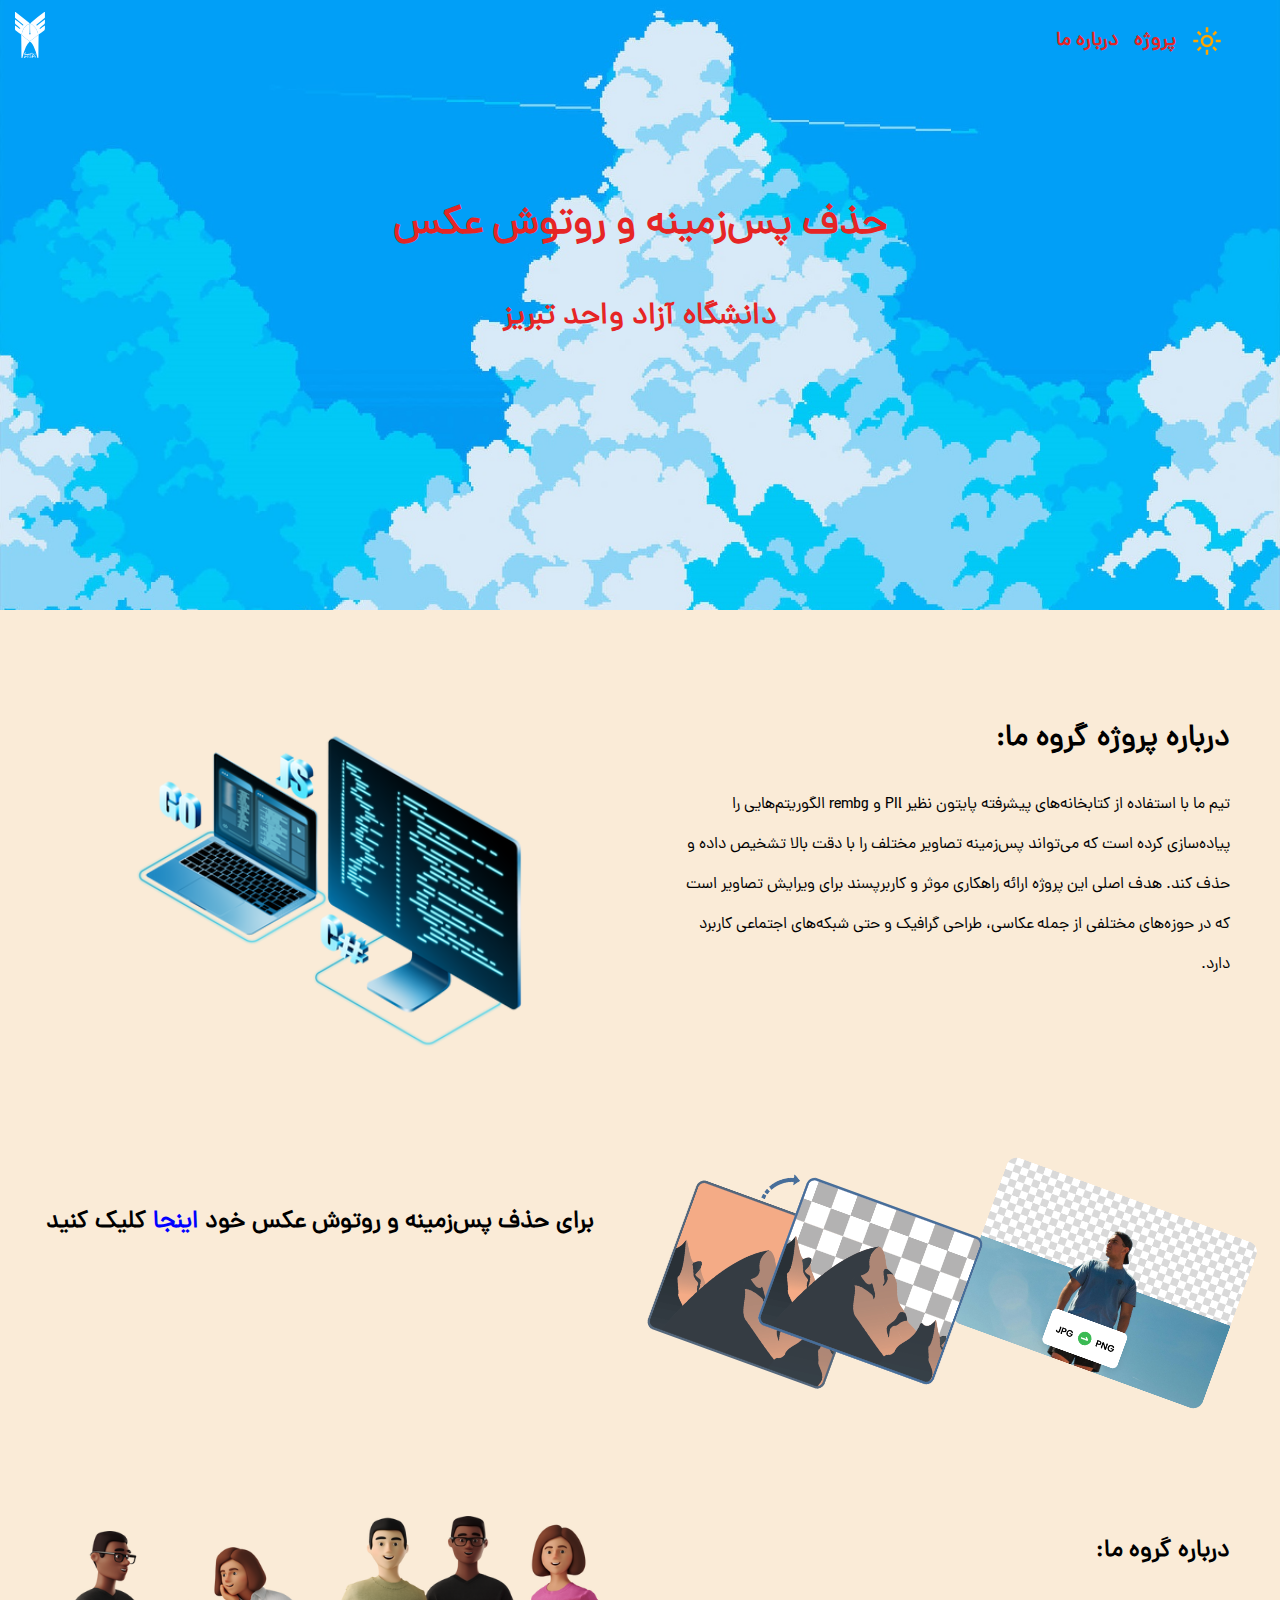
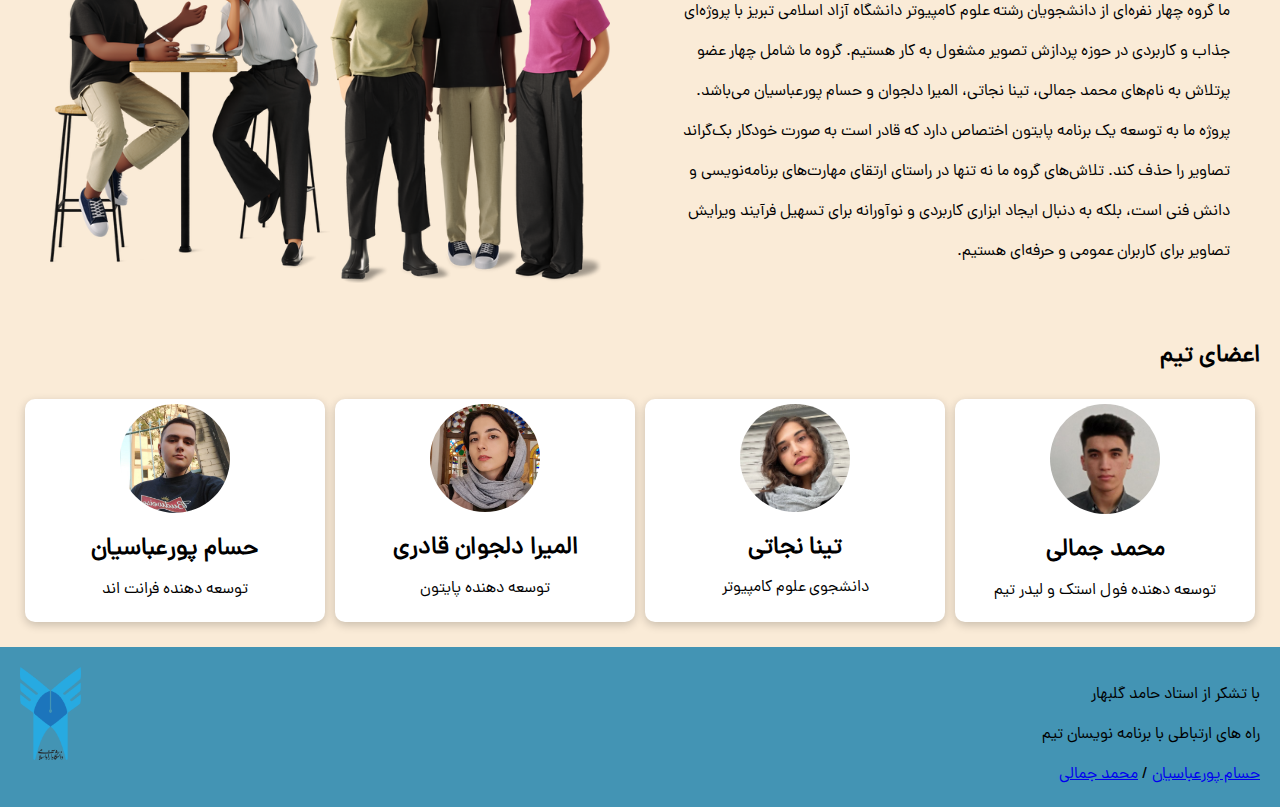
==== commit d8603218: "Add files via upload" ====
--- a/Group Project/index.html
+++ b/Group Project/index.html
@@ -20,7 +20,7 @@
     </nav>
     
 <div class="nastalig">
-    <p>پروژه گروه دوم 
+    <p>حذف پس‌زمینه و روتوش عکس
         <br>
         <span>
             دانشگاه آزاد واحد تبریز
@@ -29,20 +29,20 @@
 </div>
     </div>
     <!--explanation about project  -->
-    <div class="explanation" id="png">
+    <div class="explanation" >
         <h2></h2>
         <div class="container-exp">
             <div class="column">
               <h2> درباره پروژه گروه ما:</h2>
 <p>تیم  ما با استفاده از کتابخانه‌های پیشرفته پایتون نظیر PIl و rembg الگوریتم‌هایی را پیاده‌سازی کرده است که می‌تواند پس‌زمینه تصاویر مختلف را با دقت بالا تشخیص داده و حذف کند. هدف اصلی این پروژه ارائه راهکاری موثر و کاربرپسند برای ویرایش تصاویر است که در حوزه‌های مختلفی از جمله عکاسی، طراحی گرافیک و حتی شبکه‌های اجتماعی کاربرد دارد.</p>   
          </div>
-            <div class="column">
-              <img id="img1" src="./img/3d-business-young-man-holding-coffee-and-laptop.png" alt="">
+            <div class="column" style="text-align: center;">
+              <img id="img1" src="./img/pc.png" alt="">
             </div>
           </div>
     </div>
     <!-- png maker -->
-    <div class="container-png">
+    <div class="container-png" id="png">
         <div class="column-png">
           <div class="images">
             <img id="img2" src="./img/png.png" alt="">
@@ -50,10 +50,8 @@
           </div>
         </div>
         <div class="column-png">
-            <h2>        عکس خود را برای حذف پس زمینه و روتوش انتخاب کنید.
+            <h2>       برای حذف پس‌زمینه و روتوش عکس خود <a href="">اینجا</a> کلیک کنید 
             </h2>
-            <input type="file" id="fileInput" style="display: none;">
-<button onclick="document.getElementById('fileInput').click()">Choose File</button>
         </div>
       </div>
       
@@ -61,8 +59,8 @@
 <div class="container-group"
 id="group">
     <div class="column-group">
-      <h2>در مورد گروه ما </h2>
-      <p>گروه چهار نفره‌ای از دانشجویان رشته علوم کامپیوتر دانشگاه آزاد اسلامی تبریز با پروژه‌ای جذاب و کاربردی در حوزه پردازش تصویر مشغول به کار هستیم. گروه ما شامل چهار عضو پرتلاش به نام‌های محمد جمالی، تینا نجاتی، المیرا دلجوان و حسام پورعباسیان می‌باشد. پروژه ما به توسعه یک برنامه پایتون اختصاص دارد که قادر است به صورت خودکار بک‌گراند تصاویر را حذف کند.
+      <h2>درباره گروه ما: </h2>
+      <p>ما گروه چهار نفره‌ای از دانشجویان رشته علوم کامپیوتر دانشگاه آزاد اسلامی تبریز با پروژه‌ای جذاب و کاربردی در حوزه پردازش تصویر مشغول به کار هستیم. گروه ما شامل چهار عضو پرتلاش به نام‌های محمد جمالی، تینا نجاتی، المیرا دلجوان و حسام پورعباسیان می‌باشد. پروژه ما به توسعه یک برنامه پایتون اختصاص دارد که قادر است به صورت خودکار بک‌گراند تصاویر را حذف کند.
         تلاش‌های گروه ما نه تنها در راستای ارتقای مهارت‌های برنامه‌نویسی و دانش فنی است، بلکه به دنبال ایجاد ابزاری کاربردی و نوآورانه برای تسهیل فرآیند ویرایش تصاویر برای کاربران عمومی و حرفه‌ای هستیم. 
       </p>
     </div>
--- a/Group Project/styles.css
+++ b/Group Project/styles.css
@@ -111,9 +111,9 @@
 
   }
   .nastalig p {
-    font-family:'iran-nastalig';
-    font-size: 80px;
+    font-size: 40px;
     color: var(--yellowhead);
+    font-weight: bold;
  
   }
 
@@ -144,13 +144,14 @@
     padding: 20px;
     margin: 10px;
     line-height: 40px;
-
   }
   .column p {
     color: var(--black);
   }
   .column img {
-    width: 90%;
+    width: 70%;
+    
+    
   }
   @media (max-width: 600px) {
     .column {
@@ -170,6 +171,14 @@
     margin: 10px;
     text-align: center;
     
+  }
+  .column-png a {
+    color: blue;
+    text-decoration: none;
+  }
+  .column-png a:hover {
+    color:var(--yellowhead)
+
   }
   .column-png h2 {
     color: var(--black);
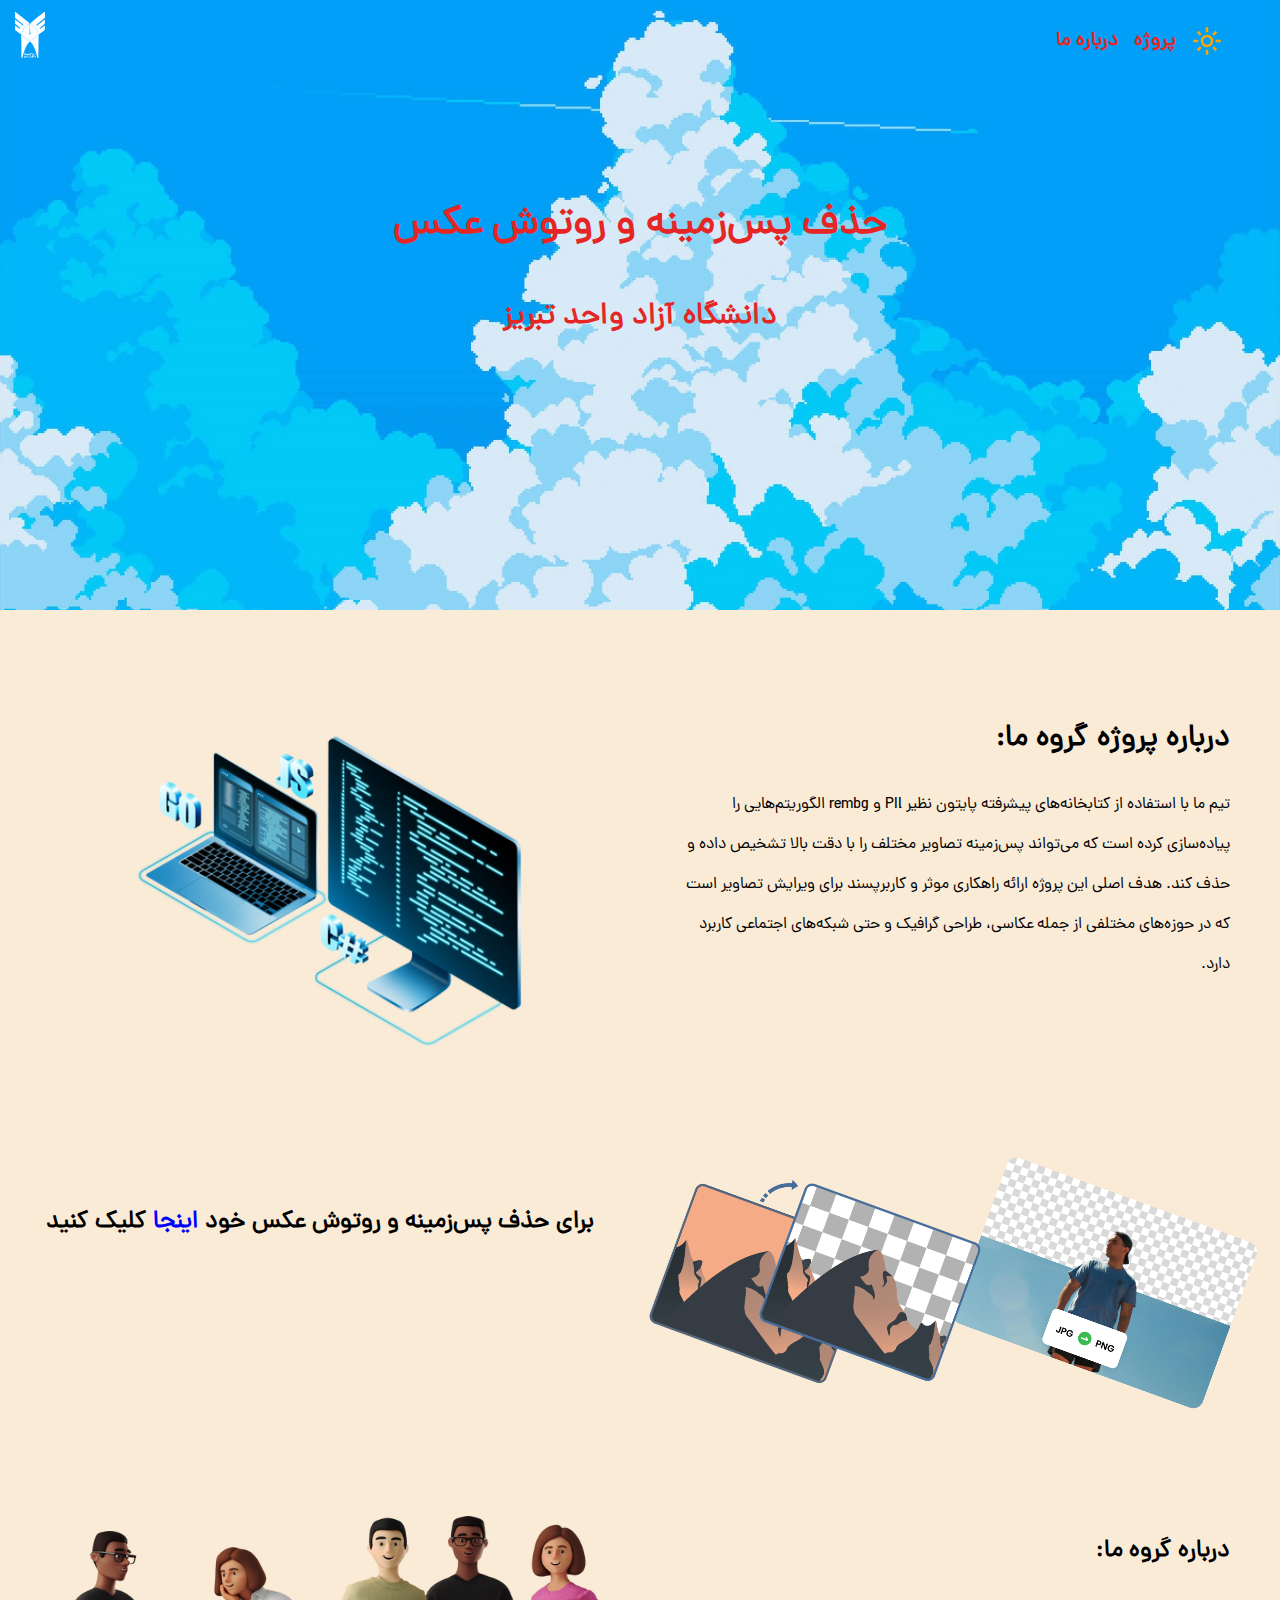
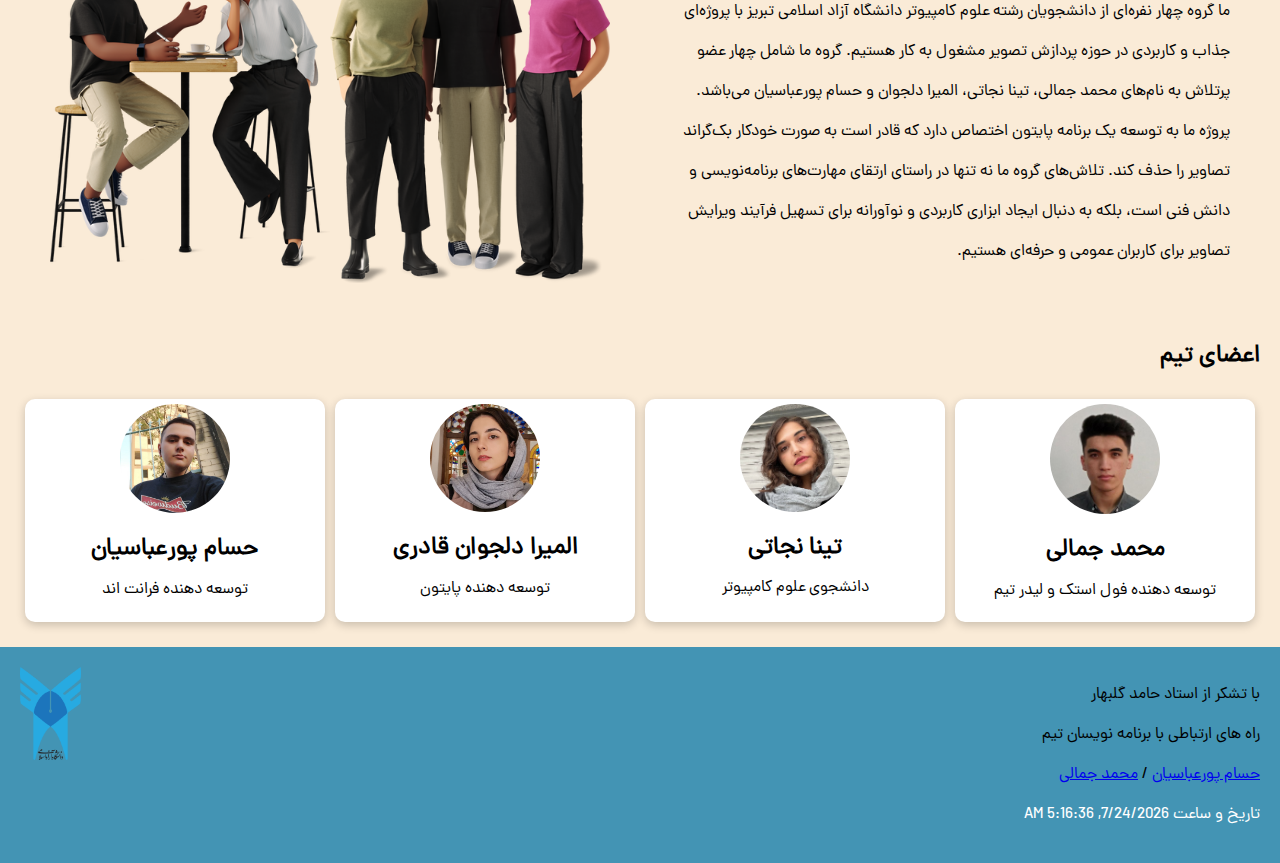
==== commit 481cd69f: "Update index.html" ====
--- a/Group Project/index.html
+++ b/Group Project/index.html
@@ -107,6 +107,7 @@
       <a href="https://hesampourabbasian.github.io/My-Portfolio/Home.html" target="_blank">حسام پورعباسیان</a>
       /
       <a href="http://mmdjamali.ir/" target="_blank">محمد جمالی</a>
+                  <p id="time" style="color: white;"></p>
         </div>
         <div class="column-footer">
          <img src="./img/azad.png" alt="">
@@ -120,4 +121,4 @@
 
    <script src="./script.js"></script>
 </body>
-</html>+</html>
--- a/Group Project/styles.css
+++ b/Group Project/styles.css
@@ -186,6 +186,8 @@
   .column-png img {
     width: 50%;
     transform: rotate(20deg);
+          object-fit: contain;
+
   }
   .images {
     display: flex;
@@ -236,6 +238,8 @@
   .column-group img {
     width: 50%;
     object-fit: contain;
+          object-fit: contain;
+
   }
   
   @media (max-width: 600px) {
